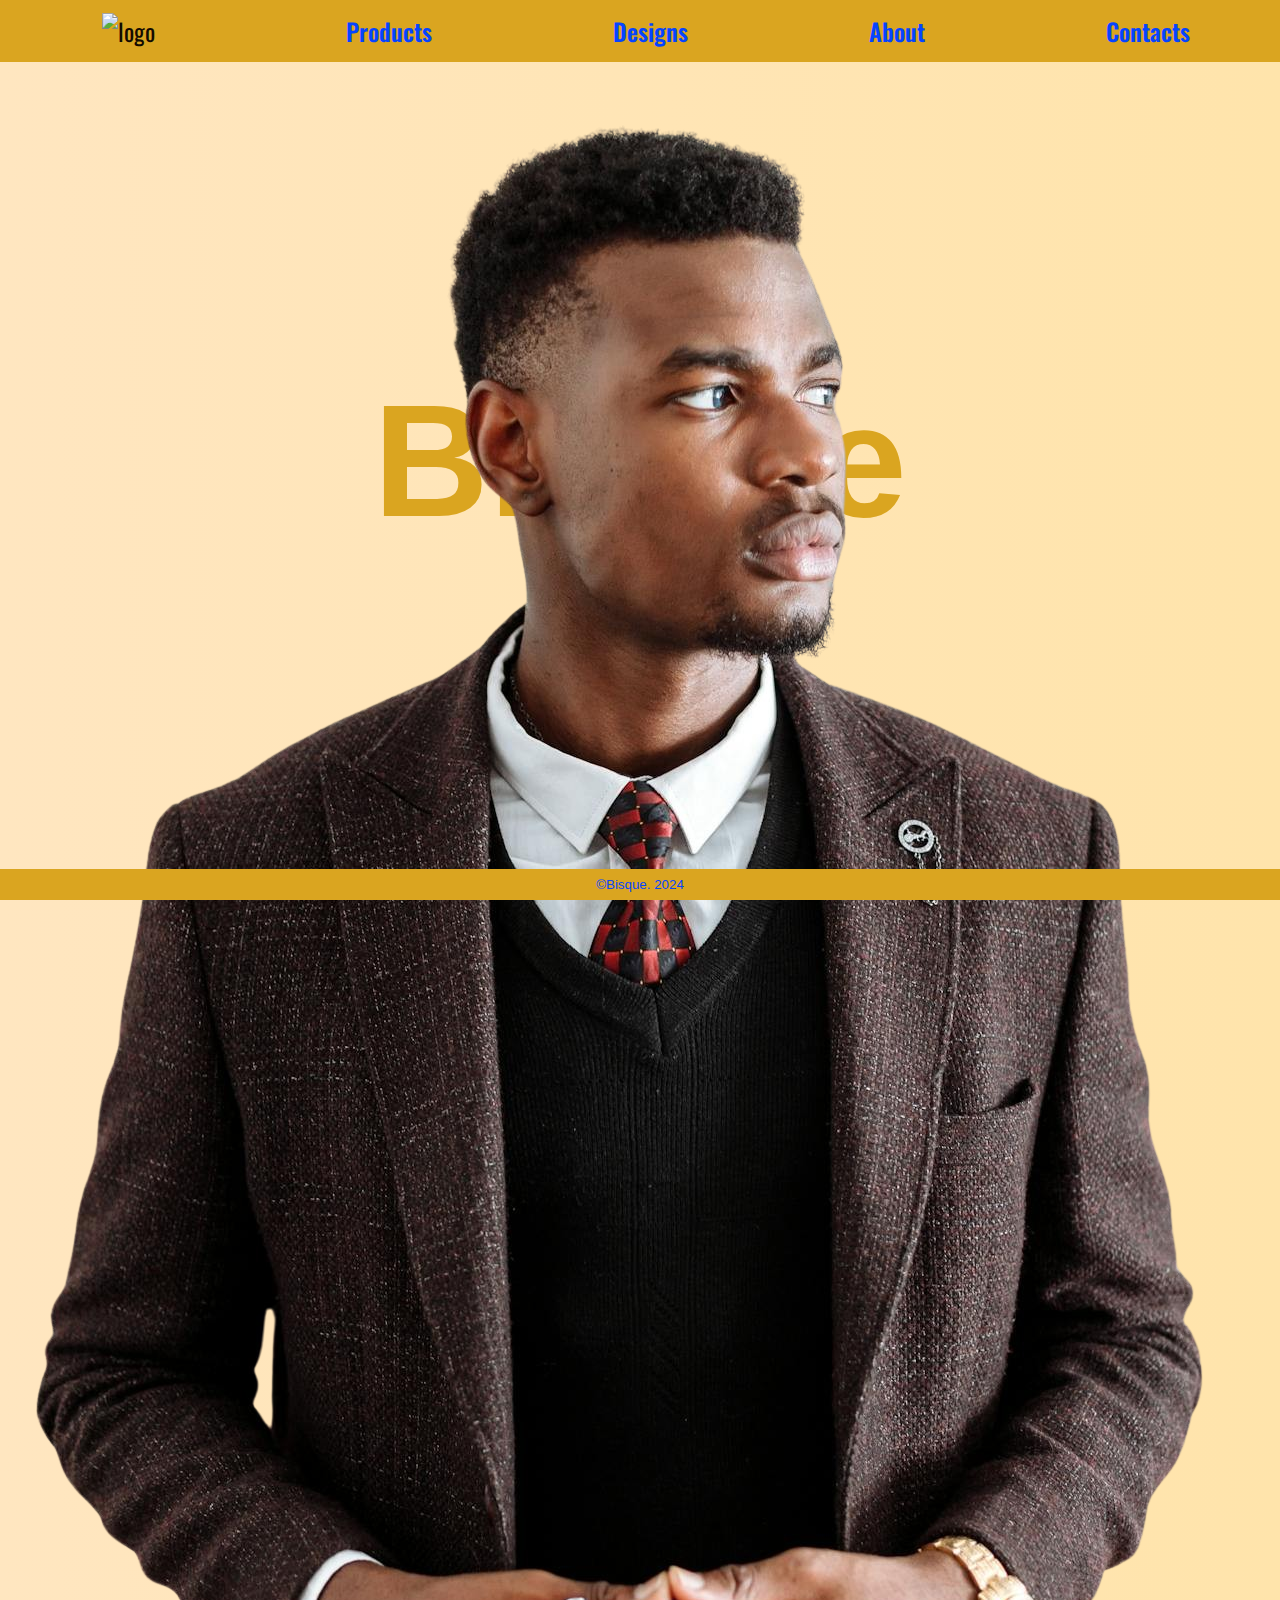
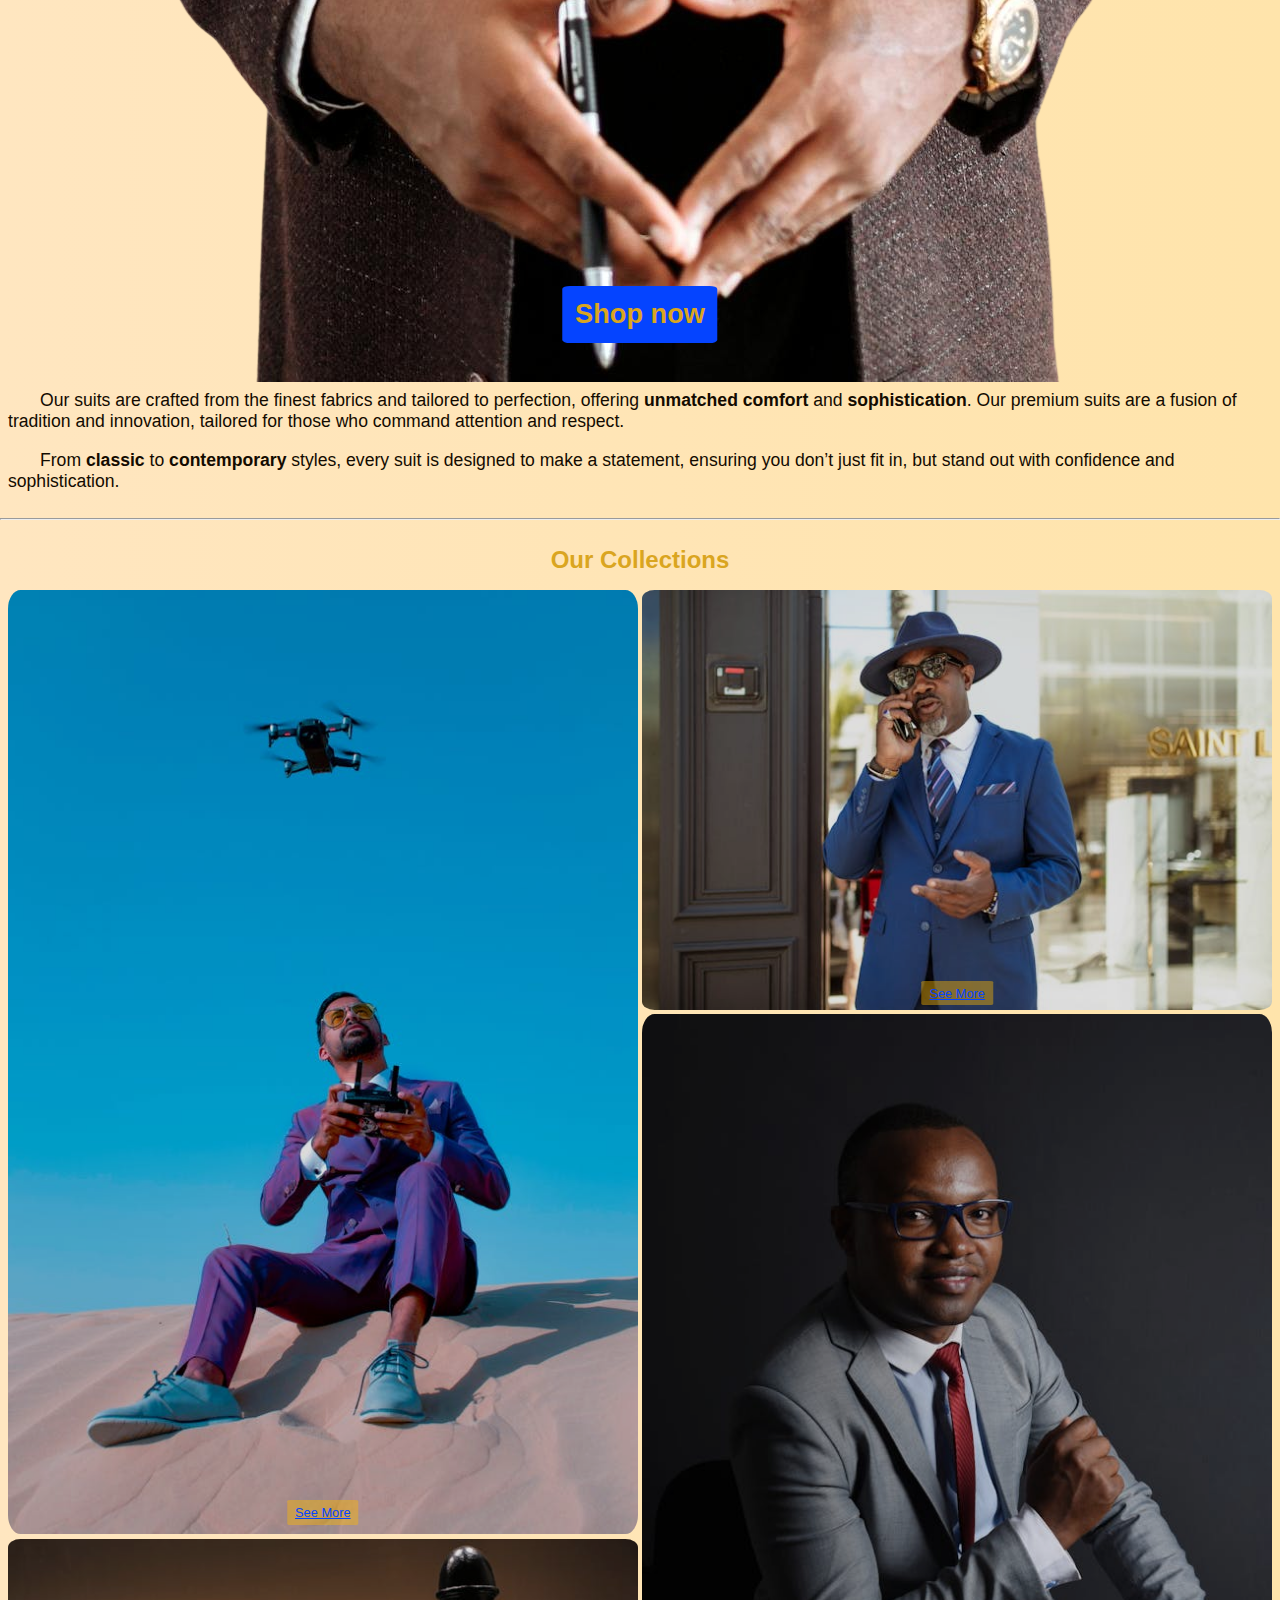
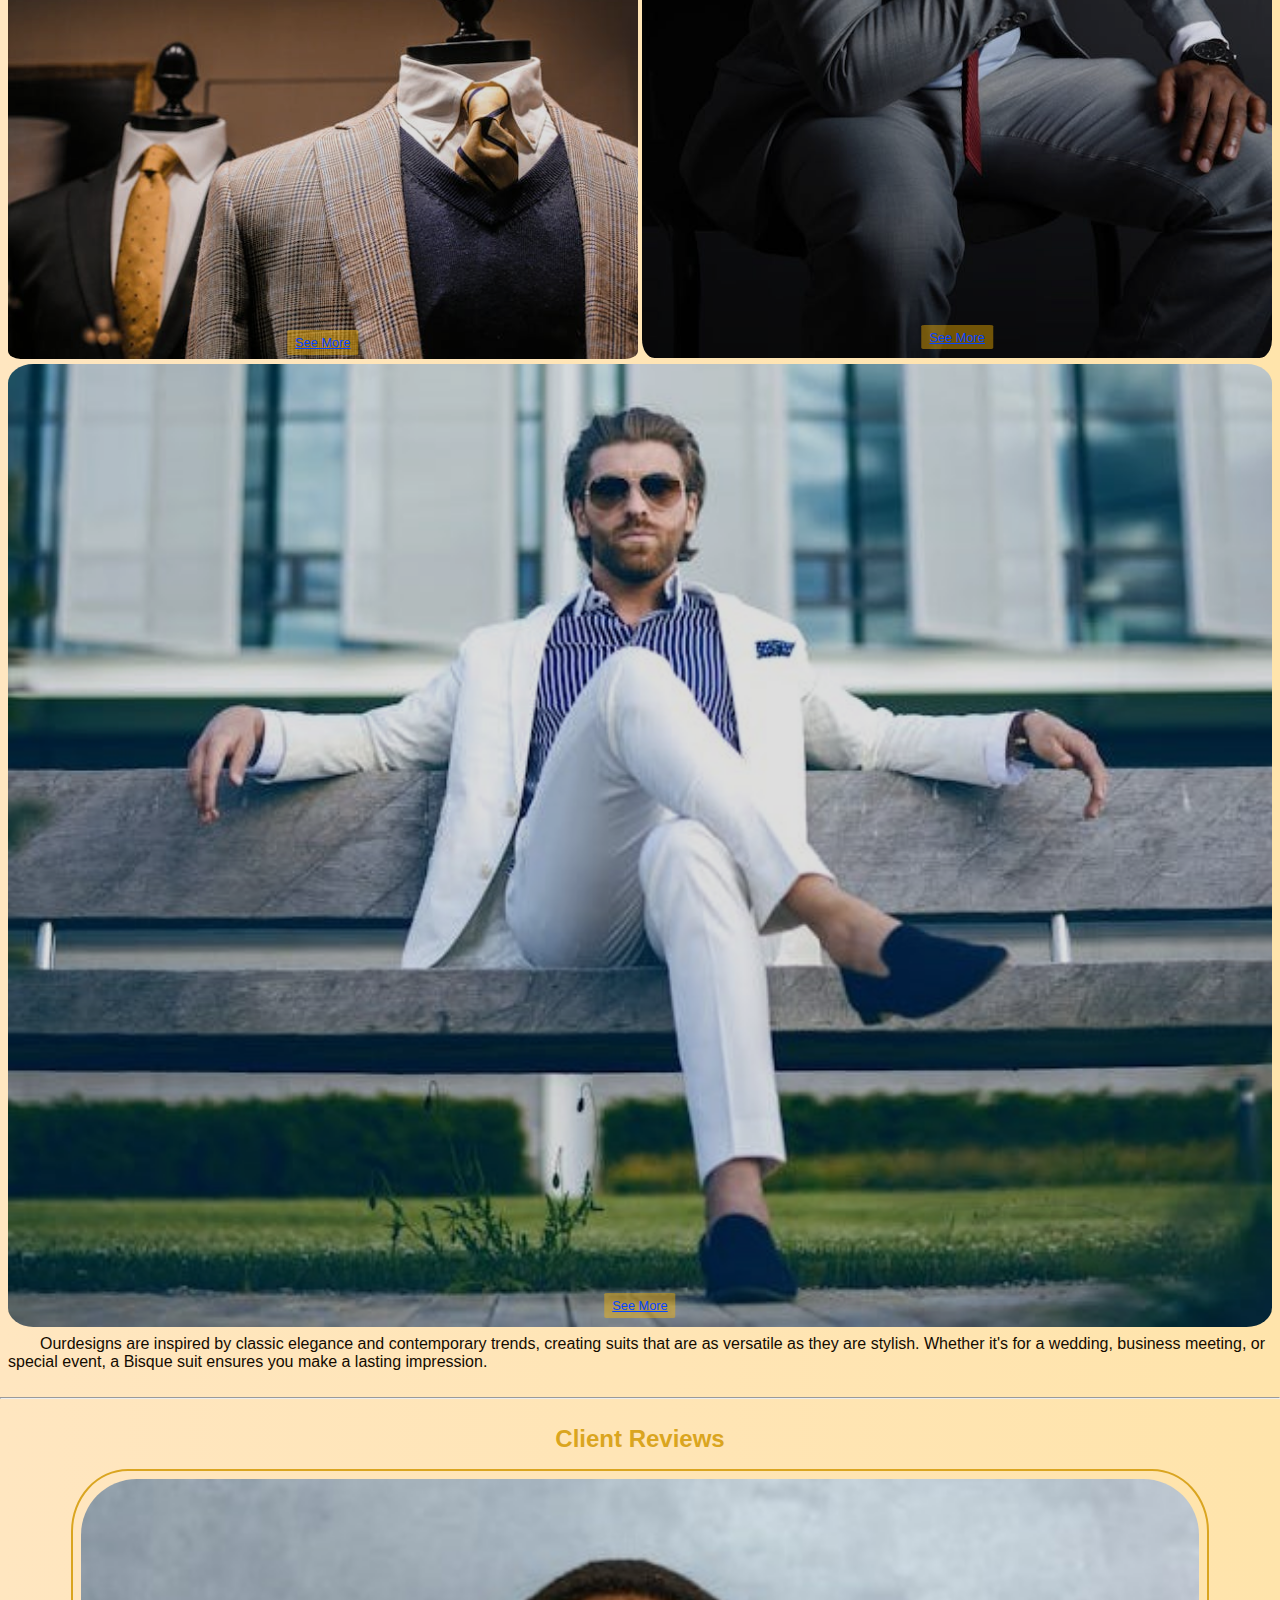
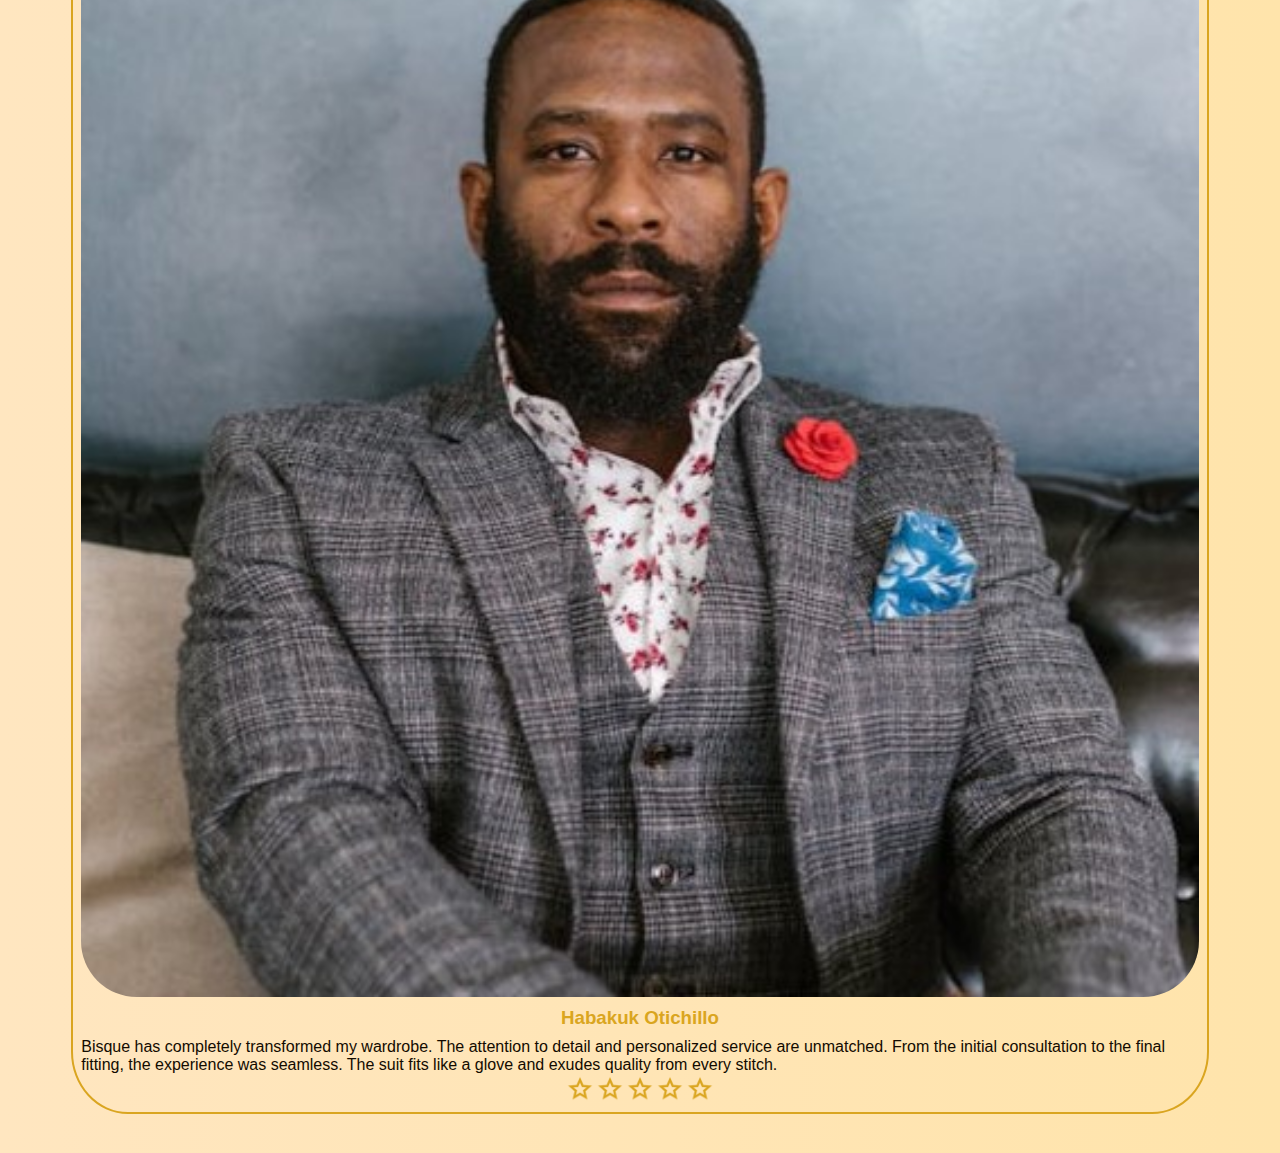
==== index.html @ 6edd4331 "first commit" ====
<!DOCTYPE html>
<html lang="en">
<head>
    <meta charset="UTF-8">
    <meta name="viewport" content="width=device-width, initial-scale=1.0">
    <meta name="Description" content="Bisque is a premium suit brand">
    <meta name="Designer" content="Thiiru Mwangi">
    <title>Bisque</title>
    <link rel="icon" href="./img-assets/favicon.ico">
    <link rel="stylesheet" href="style.css">
    <script defer src="script.js" ></script>
</head>
<body>
    <!-- Header -->
    <header class="header">
        <nav class="nav">
            <div class="nav__logo">
                <img src="./img-assets/logo.png" alt="logo">
            </div>
            <ul class="nav__ul">
                <li><a href="products.html">Products</a></li>
                <li><a href="designs.html">Designs</a></li>
                <li><a href="about.html">About</a></li>
                <li><a href="contacts.html">Contacts</a></li>
            </ul>
        </nav>
    </header>

    <!-- Main -->
    <main>
        <!-- HERO SECTION -->
        <section class="hero">
            <h1 class="hero__h1">Bisque</h1>
            <img src="./img-assets/hero.png" alt="hero-image" width="1280" height="1920">
            <a class="hero__a" href="products.html" ><p>Shop now</p></a>
        </section>

        <!-- COPY SECTION -->
        <section class="copy">
            <p class="copy__p1"><span class="indent">Our</span> suits are crafted from the finest fabrics and tailored to perfection, offering <strong>unmatched comfort</strong> and <strong>sophistication</strong>. Our premium suits are a fusion of tradition and innovation, tailored for those who command attention and respect.</p>
            <br>
            <p class="copy__p2"><span class="indent">From</span> <strong>classic</strong> to <strong>contemporary</strong> styles, every suit is designed to make a statement, ensuring you don’t just fit in, but stand out with confidence and sophistication.</p>
        </section>

        <!-- OUR DESIGNS SECTION -->
        <br>
        <hr>
        <br>
        <section class="designs">
            <h2 class="designs__h2">Our Collections</h2>
            <div class="designs__image-container">
                <div class="design1">
                    <img class="design1__img" src="./img-assets/15s.jpg" alt="design1__img" width="640" height="960">
                    <a href="products.html"><p>See More</p></a>
                </div>
                <div class="design2">
                    <img class="design2__img" src="./img-assets/13s.jpg" alt="design2__img" width="640" height="427">
                    <a href="products.html"><p>See More</p></a>                  
                </div>
                <div class="design3">
                    <img class="design3__img" src="./img-assets/21s.jpg" alt="design3__img"  width="640" height="959">
                    <a href="products.html"><p>See More</p></a>
                </div>
                <div class="design4">
                    <img class="design4__img" src="./img-assets/18s.jpg" alt="design4__img" width="640" height="427" >
                    <a href="products.html"><p>See More</p></a>
                </div>
                <div class="design5">
                    <img class="design5__img" src="./img-assets/8s.jpg" alt="design5__img"  width="640" height="488">
                    <a href="products.html"><p>See More</p></a>
                </div>            
            </div>
            <p class="designs__p">
                <span class="indent">Our</span>designs are inspired by classic elegance and contemporary trends, creating suits that are as versatile as they are stylish. Whether it's for a wedding, business meeting, or special event, a Bisque suit ensures you make a lasting impression.
            </p>
        </section>
        <br>
        <hr>
        <br>

        <!-- Testimonials Section -->
         <section class="testimonials">
            <h2 class="testimonials__h2">
                Client Reviews
            </h2>
            <div class="testimonials__container">
                <!-- Card 1 -->
                 <div class="client__card">
                    <img  class="client__card-img" src="./img-assets/4s6.jpg" alt="client-card" width="640" height="640">
                    <h3 class="client__card-h3" >Habakuk Otichillo</h3>
                    <p class="client__card-p">
                        Bisque has completely transformed my wardrobe. The attention to detail and personalized service are unmatched. From the initial consultation to the final fitting, the experience was seamless. The suit fits like a glove and exudes quality from every stitch. <span class="displaynone"></span>
                    </p>
                    <div class="rating">
                        <img class="star" src="./img-assets/star.png" alt="star" width="10" height="10">
                        <img class="star" src="./img-assets/star.png" alt="star" width="10" height="10">
                        <img class="star" src="./img-assets/star.png" alt="star" width="10" height="10">
                        <img class="star" src="./img-assets/star.png" alt="star" width="10" height="10">
                        <img class="star" src="./img-assets/star.png" alt="star" width="10" height="10">
                    </div>
                 </div>
            </div>
         </section>
    </main>

    <footer class="footer">
        <small class="footer__small">&copy;Bisque. 2024</small>
    </footer>


</body>
</html>
---- style.css ----
@import url('https://fonts.googleapis.com/css2?family=Oswald:wght@200..700&display=swap');
@import url('https://fonts.googleapis.com/css2?family=Libre+Bodoni:ital,wght@0,400..700;1,400..700&display=swap');




:root{
    /* COLORS */
    --BGCOLOR: #ffe6c0;
    --BGCOLOR2: #ffe4ab;
    --PRIMARYCOLOR:#fff;
    --SECONDARYCOLOR: #fff;
    --TERTIARYCOLOR: #fff;
    --ACCENTCOLOR: #0544ff;
    --FONTCOLOR: #130b00;
    --LINKCOLOR: #fff;
    --NAVCOLOR: #daa520;
    --HEADINGSCOLOR: goldenrod;
    --TEXTHIGHLIGHTCOLOR: var(--NAVCOLOR);
    
    /* GENERAL RULESETS */
    --HEADERSIZE: clamp(1rem, 1vw, 2rem);
    --BOXSHADOW: 0 12px 25px rgba( 0, 0,0 ,.15);
}

/* RESETS */
*{
    box-sizing: border-box;
    margin: 0;
    padding: 0;
}

body{
    min-height: 100vh;
    background-image: linear-gradient(90deg, var(--BGCOLOR), var(--BGCOLOR2));
    font-family: 'Lucida Sans', 'Lucida Sans Regular', 'Lucida Grande', 'Lucida Sans Unicode', Geneva, Verdana, sans-serif;
    color: var(--FONTCOLOR);
    
}

img{
    display: block;
    width: 100%;
    height: auto;
}

h1,
h2,
h3,
h4{
    color: var(--HEADINGSCOLOR);
}

a{
    text-decoration: none;
    color: var(--ACCENTCOLOR);
    padding: .3rem .5rem;
}

ul{
    list-style-type: none;
    color: var(--ACCENTCOLOR);
}

/* UTILITY CLASSES */

.nowrap{
    white-space: nowrap;
}

.displaynone{
    display: none;
}

.indent{
    padding-left: 2rem;
}





/* ||HEADER */
.header{
    background-color: var(--NAVCOLOR);
    font-family: Oswald, sans-serif;
}

.nav{
    padding: clamp(.8rem, 1vw, .3rem) 0;
    display: grid;
    grid-template-columns: 1fr 4fr;
    font-size: clamp(1.1rem, 2vw, 1.5rem);
}

.nav__logo{
    justify-self: center;
    align-self: center;
}

.nav__ul{
    display: flex;
    justify-content: space-around;

}

.nav__ul li{

}

.nav__ul li a{
    font-weight: 600;

}


/* HERO SECTION */
.hero{
    position: relative;
}

.hero__h1{
    font-size: clamp(5rem, 26vw, 10rem);
    z-index: -1;
    position: absolute;
    left: 50%;
    top: 16%;
    transform: translateX(-50%);
}

.hero__a{
    font-size: 1.7rem;
    font-weight: 600;
    position: absolute;
    bottom: 2%;
    left: 50%;
    transform: translateX(-50%);
    color: var(--TEXTHIGHLIGHTCOLOR);
    background-color: var(--ACCENTCOLOR);
    padding: clamp(.5rem, 1vw, 1rem) clamp(.7rem, 1vw, 1.5rem);
    border-radius: 5%;
}

/* COPY SECTION */
.copy{
    padding: .5rem;
}

.copy__p1, .copy__p2{
    font-size: 1.1rem;
}

/* OUR DESIGNS */

.designs{
    padding: .5rem;
}

.designs__h2{
    text-align: center;
    margin: 0 0 1rem 0;
}

.designs__image-container{
    display: grid;
    grid-template-columns: repeat(auto-fit, minmax(140px, 1fr));
    gap: .3rem;
    grid-template-areas:
    "img1 img2"
    "img1 img3"
    "img4 img3"
    "img5 img5";
}



.designs__image-container img{
    border-radius: 2%;
}

.design1, 
.design2, 
.design3, 
.design4, 
.design5{
    position: relative;
}

.design1 a, 
.design2 a, 
.design3 a, 
.design4 a, 
.design5 a{
    color: var(--ACCENTCOLOR);
    text-decoration: underline;
    position: absolute;
    bottom: 1%;
    left: 50%;
    transform: translateX(-50%);
    background-color: rgba(255, 183, 0, 0.424);
    padding: .3rem .5rem;
    border-radius: 5%;
    font-size: .8rem;
}

.design1__img, .design2__img, .design3__img, .design4__img, .design5__img{
    filter: brightness(87%);
}

.design1{
    grid-area: img1;
}

.design2{
    grid-area: img2;
}
.design3{
    grid-area: img3;
}

.design4{
    grid-area: img4;
}
.design5{
    grid-area: img5;
}
.designs__p{
    margin: .5rem 0 0 0;
}



/* TESTIMONIALS */
.testimonials{
    padding: .5rem;
}

.testimonials__h2{
    text-align: center;
    margin:0 0 1rem 0 ;
}


.testimonials__container{
    display: flex;
    justify-content: center;

}

.client__card{
    border: 2px solid var(--NAVCOLOR);
    padding: .5rem;
    border-radius: 5%;
    max-width: 90%;
}

.client__card-img{
    border-radius: inherit;
}

.client__card-h3{
    text-align: center;
    margin: .6rem 0;

}

.rating{
    display: flex;
    justify-content: center;
}

.star{
    width: 30px;
}


.footer{
    position: sticky;
    bottom: 0;
    right: 0;
    left: 0;
    color: var(--ACCENTCOLOR);
    background-color: var(--NAVCOLOR);
}

.footer__small{
    background-color: var(--NAVCOLOR);
    display: block;
    text-align: center;
    padding: .5rem 0;
}
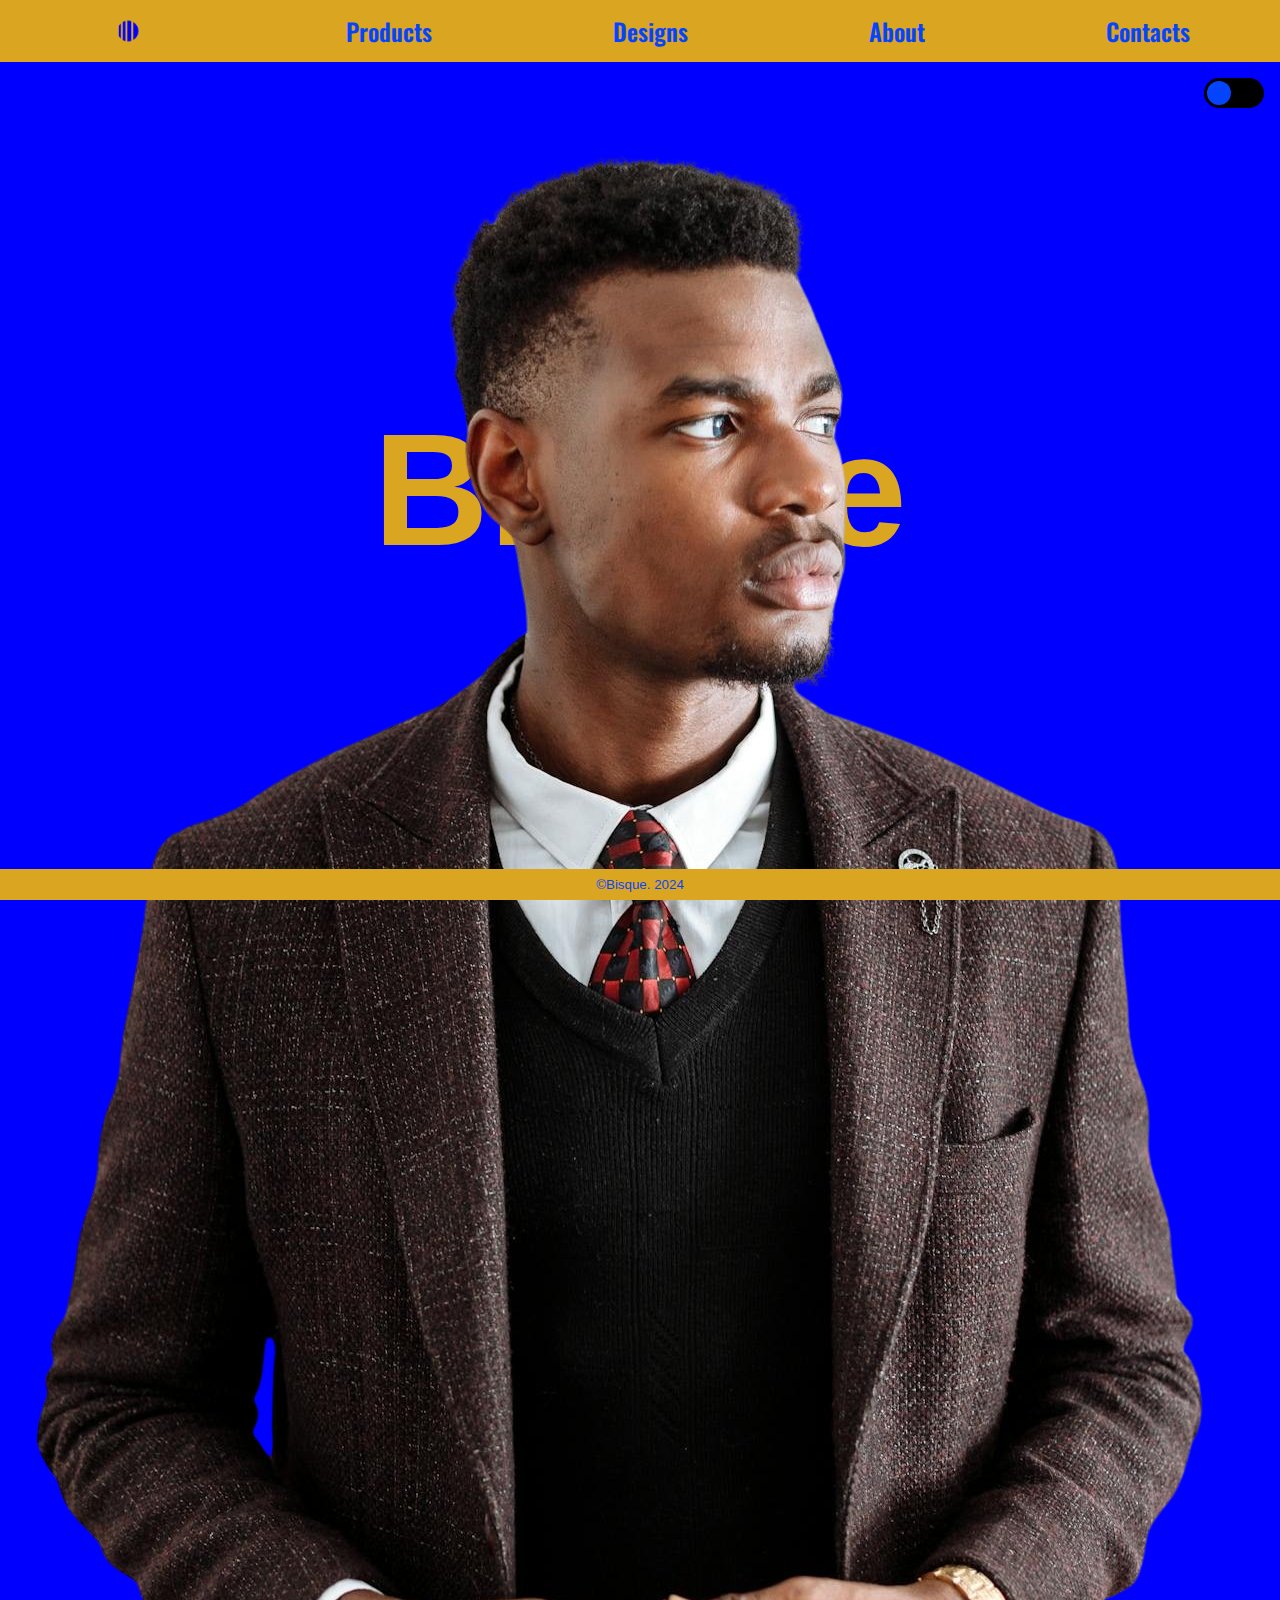
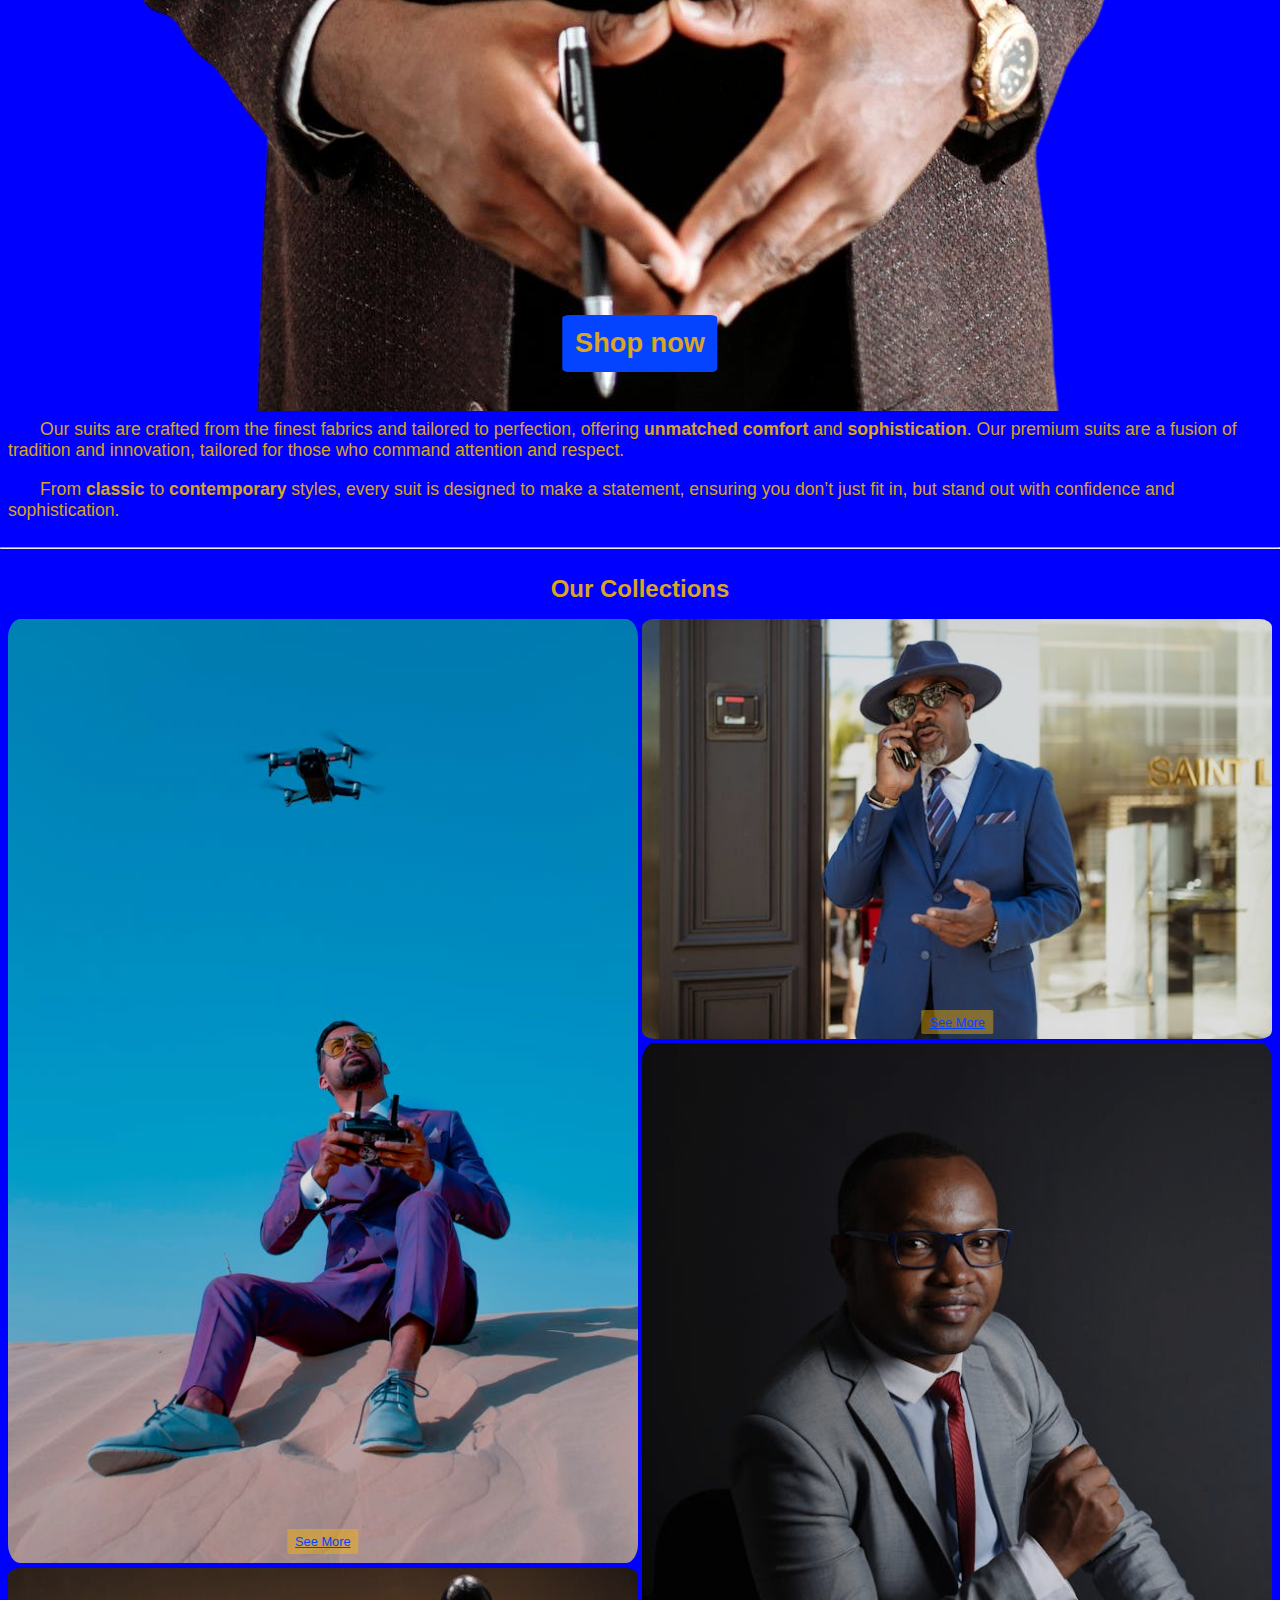
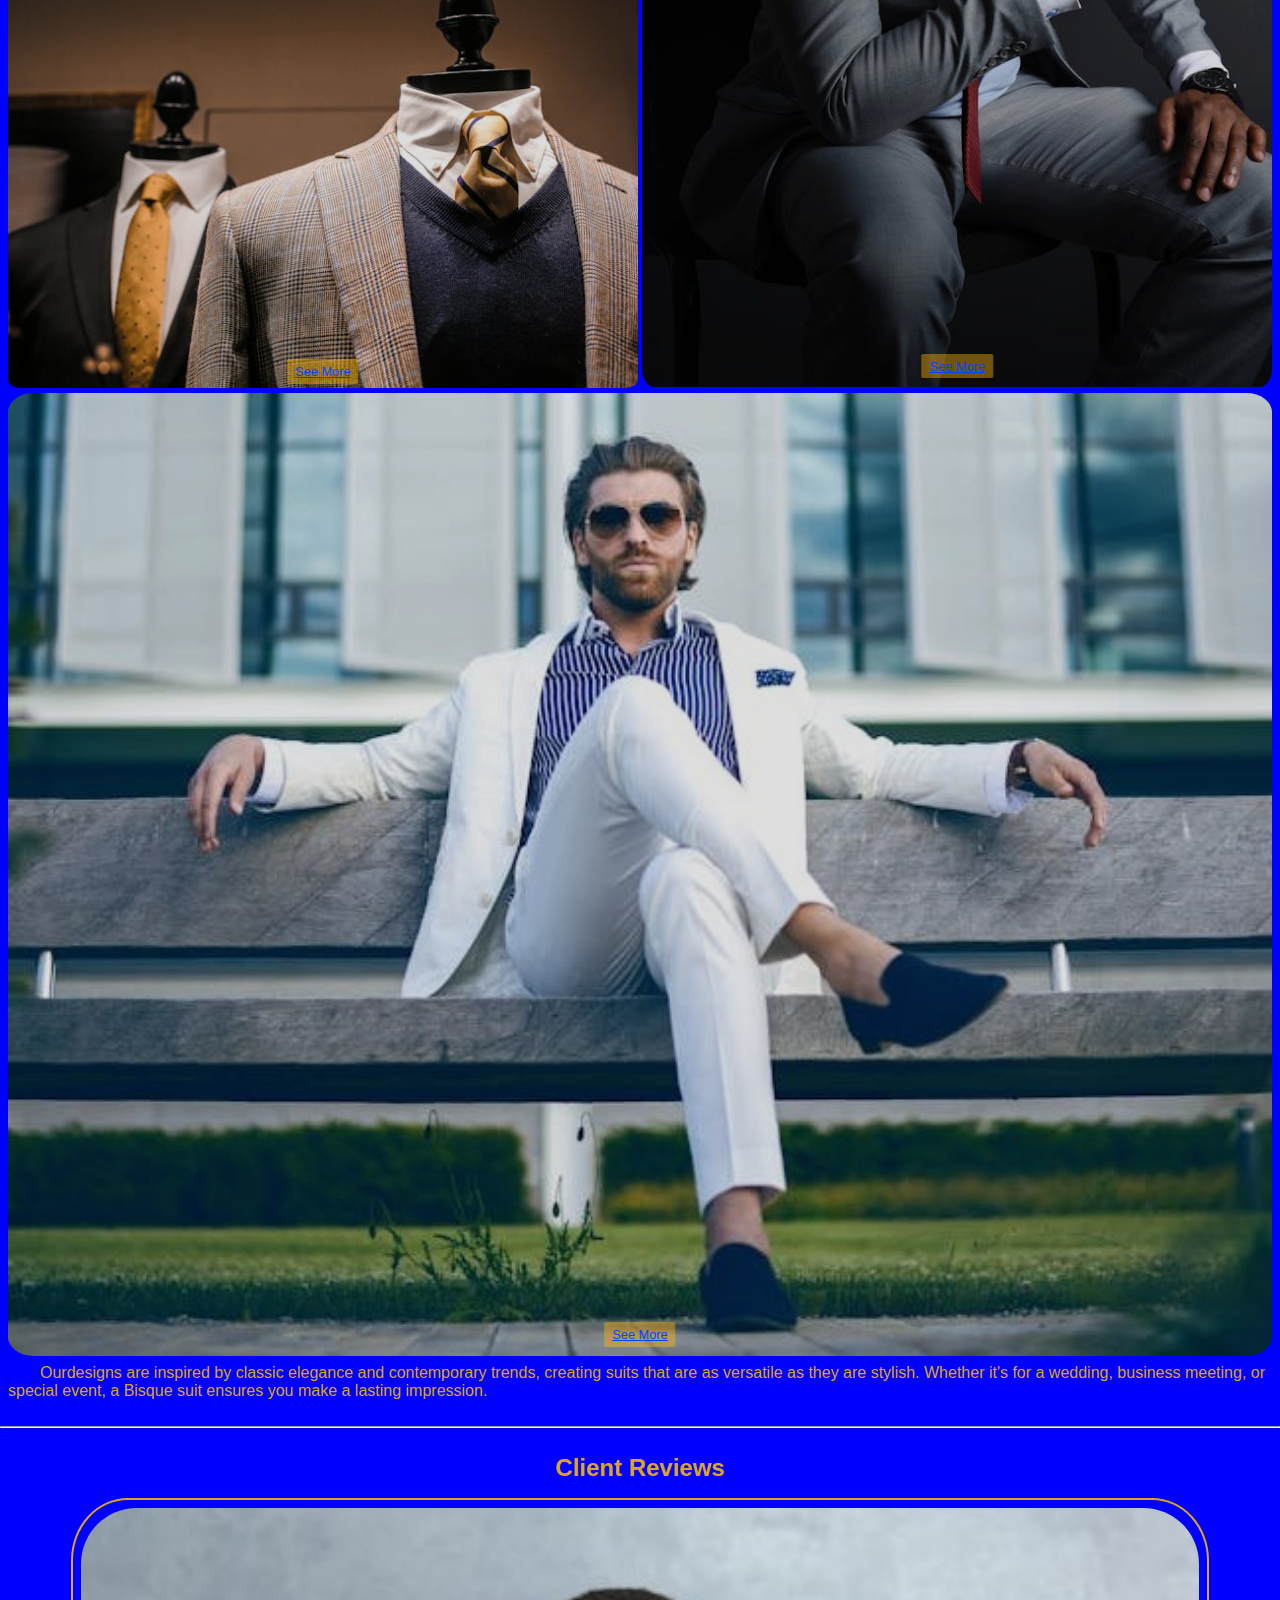
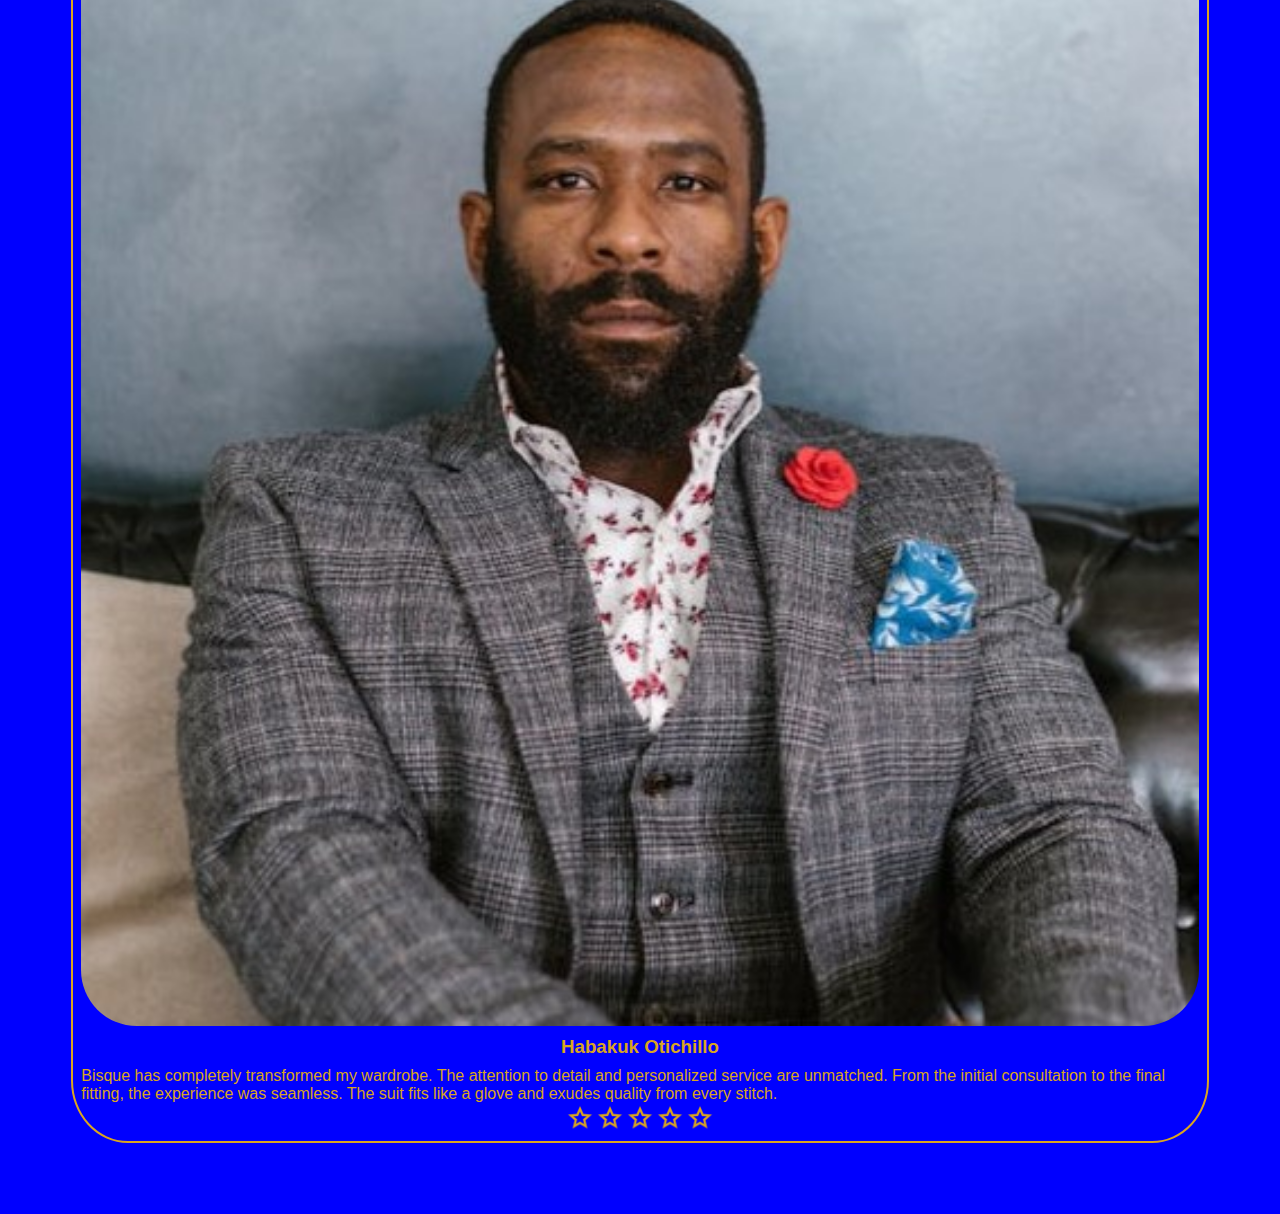
==== commit 1c52dd8e: "Blue theme added" ====
--- a/index.html
+++ b/index.html
@@ -6,7 +6,7 @@
     <meta name="Description" content="Bisque is a premium suit brand">
     <meta name="Designer" content="Thiiru Mwangi">
     <title>Bisque</title>
-    <link rel="icon" href="./img-assets/favicon.ico">
+    <link rel="icon" href="./img-assets/logog.png">
     <link rel="stylesheet" href="style.css">
     <script defer src="script.js" ></script>
 </head>
@@ -15,7 +15,7 @@
     <header class="header">
         <nav class="nav">
             <div class="nav__logo">
-                <img src="./img-assets/logo.png" alt="logo">
+                <img src="./img-assets/logob.png" alt="logo" width="40" height="40">
             </div>
             <ul class="nav__ul">
                 <li><a href="products.html">Products</a></li>
@@ -25,6 +25,12 @@
             </ul>
         </nav>
     </header>
+
+    <!-- Dark Mode Toggle -->
+     <section class="toggle">
+        <input type="checkbox" id="toggle" class="toggle__checkbox">
+        <label for="toggle" class="toggle__label"><div class="toggle__circle"></div></label>
+     </section>
 
     <!-- Main -->
     <main>
@@ -86,10 +92,10 @@
             <div class="testimonials__container">
                 <!-- Card 1 -->
                  <div class="client__card">
-                    <img  class="client__card-img" src="./img-assets/4s6.jpg" alt="client-card" width="640" height="640">
+                    <img  class="client__card-img" src="./img-assets/4s6.jpg" alt="client-image" width="640" height="640">
                     <h3 class="client__card-h3" >Habakuk Otichillo</h3>
                     <p class="client__card-p">
-                        Bisque has completely transformed my wardrobe. The attention to detail and personalized service are unmatched. From the initial consultation to the final fitting, the experience was seamless. The suit fits like a glove and exudes quality from every stitch. <span class="displaynone"></span>
+                        Bisque has completely transformed my wardrobe. The attention to detail and personalized service are unmatched. From the initial consultation to the final fitting, the experience was seamless. The suit fits like a glove and exudes quality from every stitch. 
                     </p>
                     <div class="rating">
                         <img class="star" src="./img-assets/star.png" alt="star" width="10" height="10">
--- a/style.css
+++ b/style.css
@@ -17,6 +17,7 @@
     --NAVCOLOR: #daa520;
     --HEADINGSCOLOR: goldenrod;
     --TEXTHIGHLIGHTCOLOR: var(--NAVCOLOR);
+    --DARKMODECOLOR: #0000ff;
     
     /* GENERAL RULESETS */
     --HEADERSIZE: clamp(1rem, 1vw, 2rem);
@@ -84,6 +85,11 @@
 .header{
     background-color: var(--NAVCOLOR);
     font-family: Oswald, sans-serif;
+    position: sticky;
+    top: 0;
+    right: 0;
+    left: 0;
+    z-index: 100;
 }
 
 .nav{
@@ -94,6 +100,7 @@
 }
 
 .nav__logo{
+    width: clamp(1.33rem, 2vw, 2rem);
     justify-self: center;
     align-self: center;
 }
@@ -112,6 +119,67 @@
     font-weight: 600;
 
 }
+
+/* Dark Mode Toggle */
+.toggle{
+    display: flex;
+    justify-content: flex-end;
+    padding: 1rem 1rem 0 0;
+}
+
+.toggle__checkbox{
+    visibility: hidden;
+}
+
+.toggle__label{
+    position: absolute;
+    width: 60px;
+    height: 30px;
+    background-color: var(--NAVCOLOR);
+    border-radius: 20px;
+}
+
+.toggle__circle{
+    position: absolute;
+    top: 3px;
+    left: 3px;
+    width: 24px;
+    height: 24px;
+    background-color: var(--ACCENTCOLOR);
+    border-radius: 50%;
+}
+
+.toggle__checkbox:checked + .toggle__label{
+    background-color: black;
+}
+.toggle__checkbox:checked + .toggle__label .toggle__circle{
+    animation: toggleDark .3s linear forwards;
+    
+}
+
+
+@keyframes toggleDark{
+    0%{
+        transform: translateX(0);
+    }
+
+    100%{
+        transform: translateX(30px);
+    }
+
+}
+
+@keyframes toggleLight{
+    0%{
+        transform: translateX(30px);
+    }
+
+    100%{
+        transform: translateX(0);
+    }
+}
+
+
 
 
 /* HERO SECTION */
@@ -233,6 +301,7 @@
 /* TESTIMONIALS */
 .testimonials{
     padding: .5rem;
+    margin: 0 0 2rem 0;
 }
 
 .testimonials__h2{
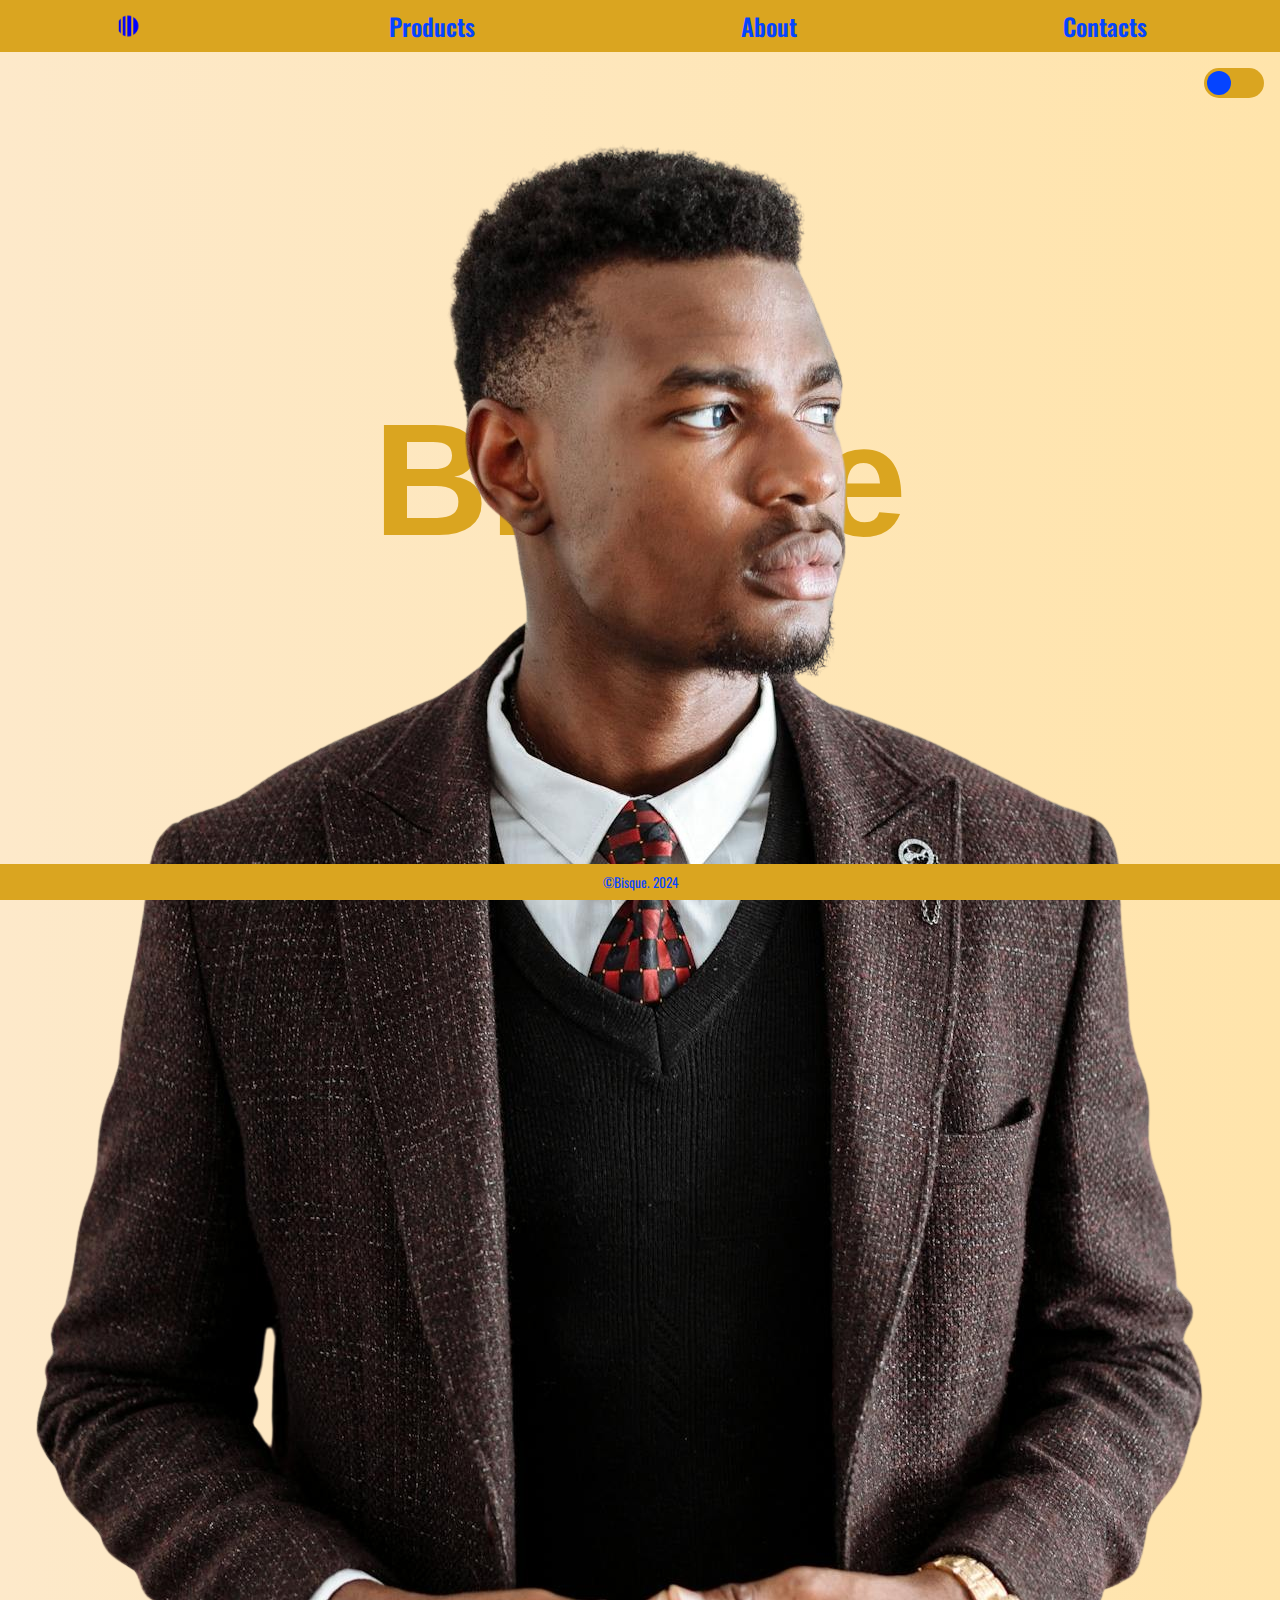
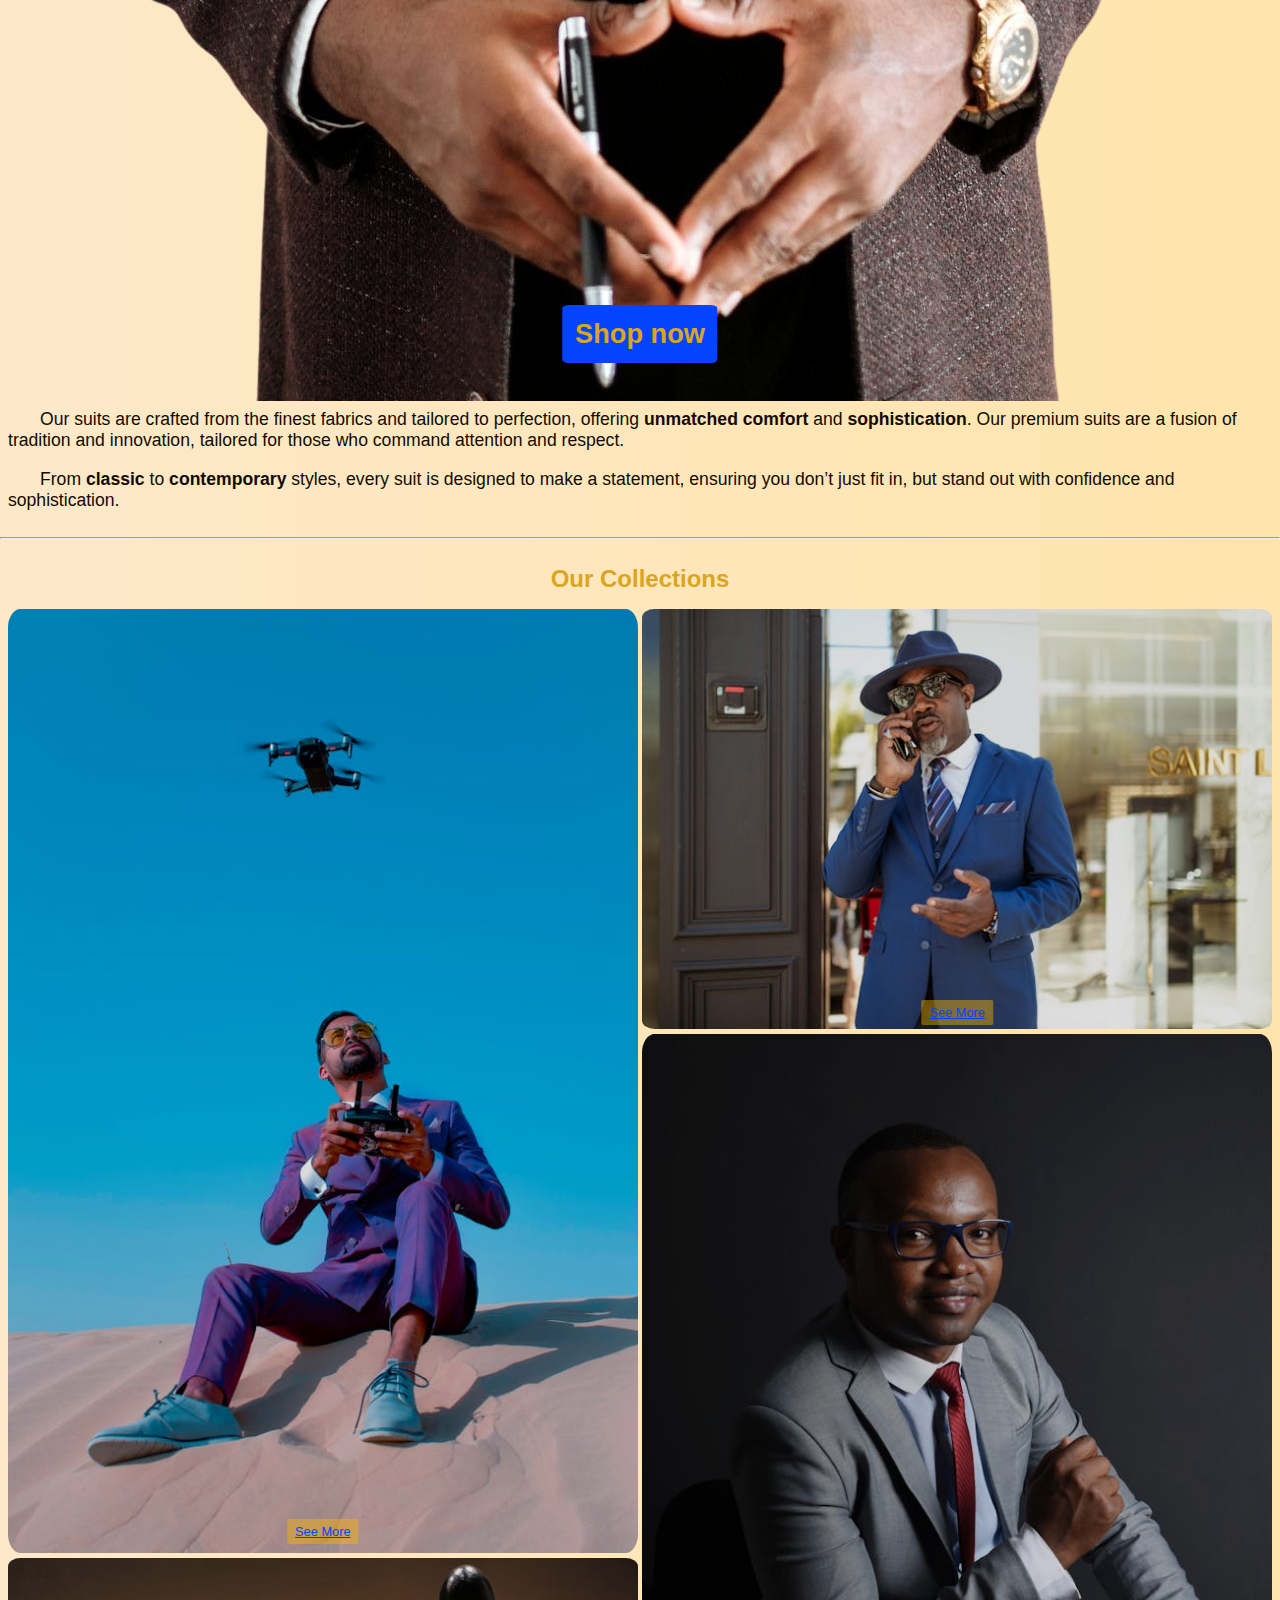
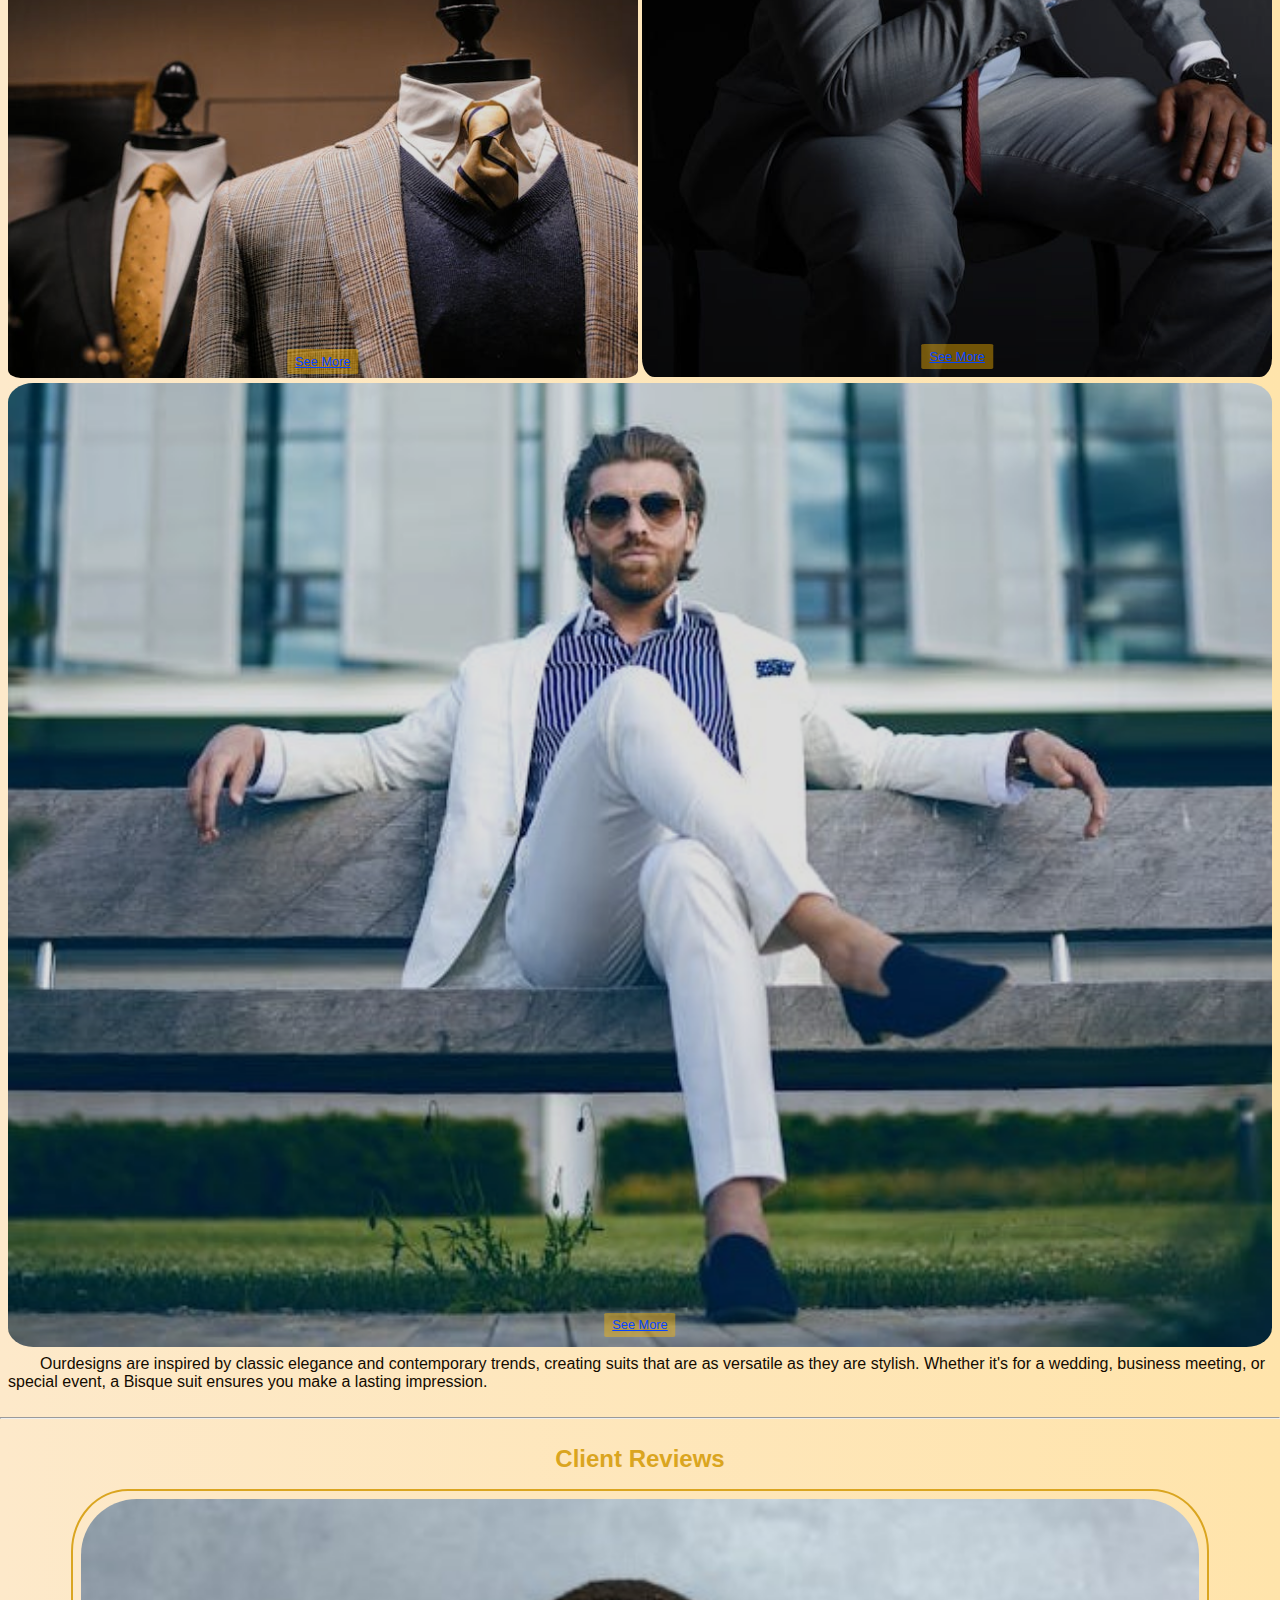
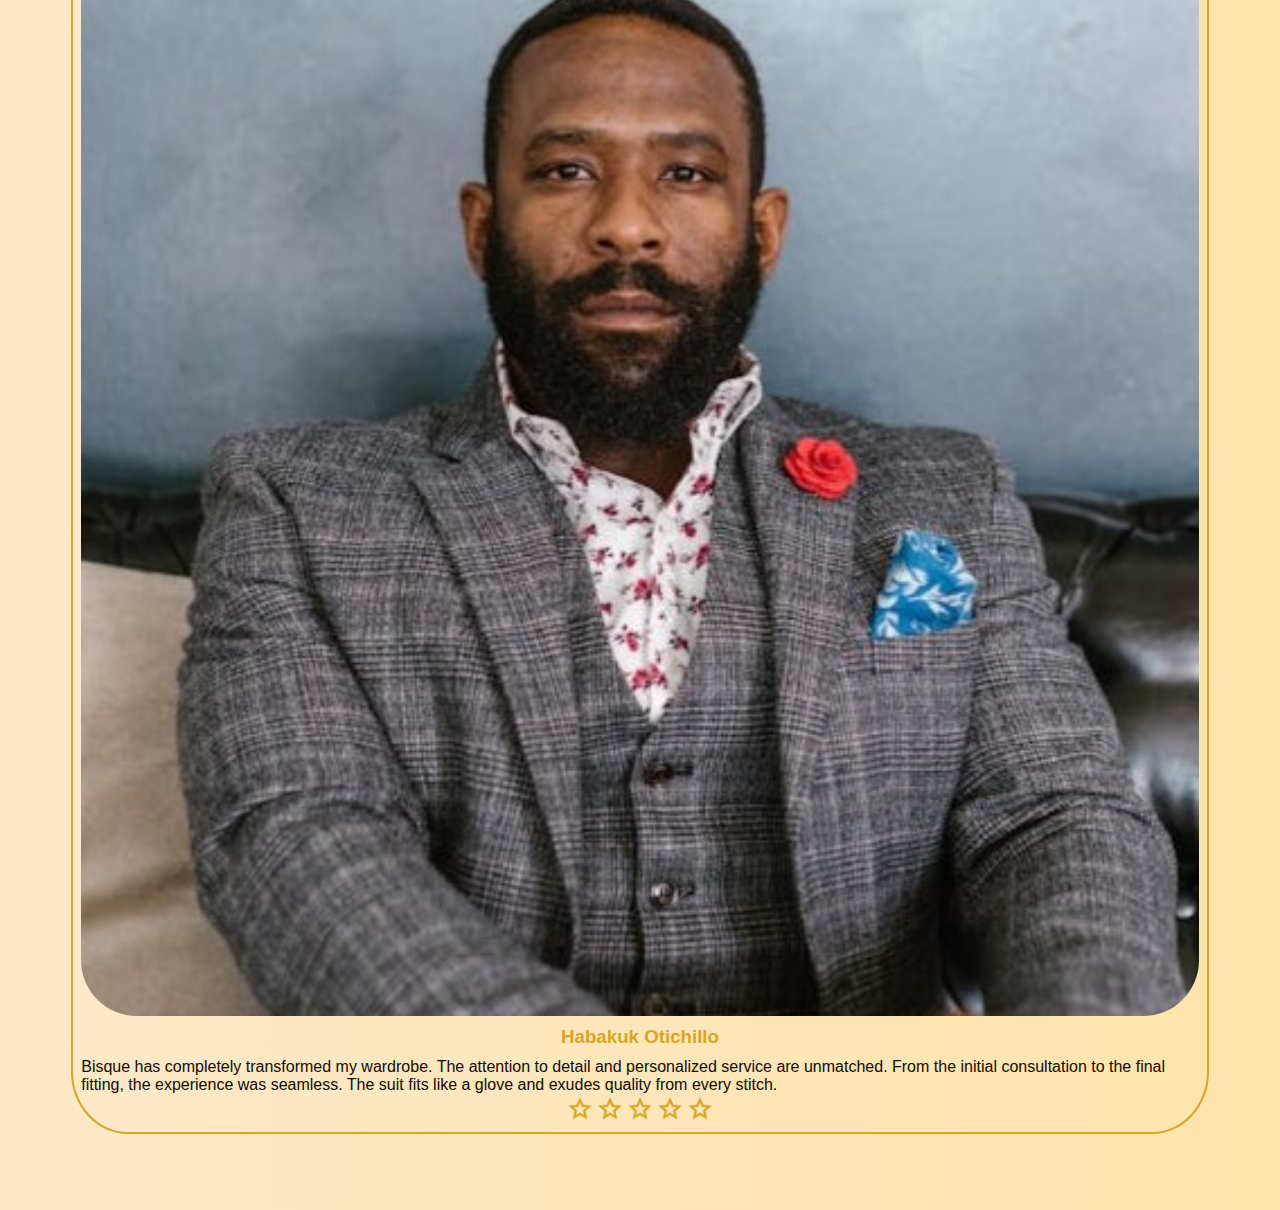
==== commit 32f94f42: "Added the about and contact pages" ====
--- a/index.html
+++ b/index.html
@@ -19,7 +19,7 @@
             </div>
             <ul class="nav__ul">
                 <li><a href="products.html">Products</a></li>
-                <li><a href="designs.html">Designs</a></li>
+                <!-- <li><a href="designs.html">Designs</a></li> -->
                 <li><a href="about.html">About</a></li>
                 <li><a href="contacts.html">Contacts</a></li>
             </ul>
--- a/style.css
+++ b/style.css
@@ -6,8 +6,7 @@
 
 :root{
     /* COLORS */
-    --BGCOLOR: #ffe6c0;
-    --BGCOLOR2: #ffe4ab;
+    --BGCOLOR: linear-gradient(90deg, #fde9ca, #ffe4ab);
     --PRIMARYCOLOR:#fff;
     --SECONDARYCOLOR: #fff;
     --TERTIARYCOLOR: #fff;
@@ -33,9 +32,10 @@
 
 body{
     min-height: 100vh;
-    background-image: linear-gradient(90deg, var(--BGCOLOR), var(--BGCOLOR2));
+    background-image: var(--BGCOLOR);
     font-family: 'Lucida Sans', 'Lucida Sans Regular', 'Lucida Grande', 'Lucida Sans Unicode', Geneva, Verdana, sans-serif;
     color: var(--FONTCOLOR);
+    transition: background-color .3s ease;
     
 }
 
@@ -93,7 +93,7 @@
 }
 
 .nav{
-    padding: clamp(.8rem, 1vw, .3rem) 0;
+    padding: clamp(.5rem, 1vw, .3rem) 0;
     display: grid;
     grid-template-columns: 1fr 4fr;
     font-size: clamp(1.1rem, 2vw, 1.5rem);
@@ -125,6 +125,7 @@
     display: flex;
     justify-content: flex-end;
     padding: 1rem 1rem 0 0;
+    position: relative;
 }
 
 .toggle__checkbox{
@@ -343,7 +344,10 @@
 }
 
 
+/* FOOTER */
+
 .footer{
+    font-family: Oswald, serif;
     position: sticky;
     bottom: 0;
     right: 0;
@@ -357,4 +361,268 @@
     display: block;
     text-align: center;
     padding: .5rem 0;
+}
+
+
+
+
+/* ||PRODUCTS PAGE */
+.searchbar{
+    /* background-color: red; */
+    padding: 1rem;
+    display: flex;
+    justify-content: center;
+    width: 100%;
+}
+
+.searchbar__input{
+    font-family: inherit;
+    padding: .5rem;
+    font-size: 1.05rem;
+    border: 2px solid var(--ACCENTCOLOR);
+    border-radius: 2%;
+    width: 100%;  
+    color: var(--ACCENTCOLOR);
+    caret-color: var(--ACCENTCOLOR);
+}
+
+.searchbar__input::placeholder{
+    color: var(--ACCENTCOLOR);
+}
+
+
+/* Top rated Section */
+.popular, 
+.products{
+    padding: .5rem;
+}
+
+.popular__h2, 
+.products__h2{
+    text-align: center;
+
+}
+
+.popular-container, 
+.products__container{
+    display: grid;
+    /* grid-template-columns: repeat(auto-fit, minmax(140px, 1fr)); */
+    grid-template-columns: 1fr 1fr;
+    gap: .3rem;
+}
+
+
+
+.popular__card, 
+.products__card{
+    border: 2px solid var(--NAVCOLOR);
+    border-radius: 5%;
+    padding:  .2rem .2rem 0.2rem .2rem;
+}
+
+.popular__card img, 
+.products__card img{
+    border-radius: inherit;
+}
+
+.popular__card h3, 
+.products__card h3{
+    text-align: center;
+    margin: .5rem 0 .5rem 0;
+}
+
+.popular__card-clickables, 
+.products__card-clickables{
+    font-family: inherit;
+    background-color: var(--NAVCOLOR);
+    border-radius: 0 0 .5rem .5rem;
+    padding: .2rem;
+    display: flex;
+    justify-content: space-around;
+    font-weight: 600;
+
+}
+
+.popular__card-clickables a, 
+.products__card-clickables a{
+   
+}
+
+.popular__card-clickables button, 
+.products__card-clickables button{
+    border: 1px solid var(--NAVCOLOR);
+    color: var(--NAVCOLOR);
+    background-color: var(--ACCENTCOLOR);
+    padding: .3rem .5rem;
+}
+
+
+
+/* ||ABOUT PAGE */
+.history__h2{
+    text-align: center;
+}
+
+.history{
+    padding: clamp(.2rem, 1vw, 1rem);
+    /* background-color: var(--TERTIARYCOLOR); */
+}
+.history__p{
+    margin-top: clamp(.3rem, 1vw, 1rem);
+    margin-bottom: clamp(.3rem, 1vw, 1rem);
+}
+
+.history__figure img{
+    border-radius: clamp(.4rem, 1vw, 1rem);
+}
+
+.history__figure figcaption{
+    text-align: center;
+}
+
+
+/* OUR TEAM */
+.team__h2{
+    text-align: center;
+    padding: clamp(.4rem, 1vw, 1rem);
+    
+}
+
+.team{
+    display: grid;
+    grid-template-columns: 1fr 1fr;
+    /* grid-template-columns: repeat(auto-fit, minmax(140px, 1fr)); */
+    padding: clamp(.2rem, 1vw, 1rem);
+    gap: clamp(.4rem, 1vw, .7rem);
+    
+
+}
+
+.team__card{
+    padding: clamp(.4rem, 1vw, .7rem);
+    border: 2px solid var(--ACCENTCOLOR);
+    border-radius: clamp(.4rem, 2vw, 2rem);
+    background-color: var(--BGCOLOR);
+}
+
+.team__card img{
+    border-radius: inherit;
+}
+
+.team__card :is(h4, h3){
+    text-align: center;
+}
+
+
+
+/* ||CONTACTS PAGE */
+
+/* Contacts Section */
+.contacts{
+    padding: clamp(.2rem, 1vw, 1rem);
+
+}
+
+.contacts__figure{
+    
+
+}
+
+/* Working Hours */
+.hours{
+    /* text-align: center; */
+}
+
+.hours__h2{
+    /* text-align: center; */
+}
+
+.hours__ul{
+    list-style-position: inside;
+    list-style-type: disc;
+}
+
+
+/* Addresses Area*/
+.contacts__figure img{
+    border-radius: clamp(.3rem, 1vw, 1rem);
+}
+
+.contacts__figure figcaption{
+    /* text-align: center; */
+}
+
+.address__h2{
+    /* text-align: center; */
+}
+
+
+.address{
+    /* text-align: center; */
+}
+
+/* Contact Form */
+.form__h2{
+    /* text-align: center; */
+}
+
+.form {
+    padding: clamp(.2rem, 1vw, 1rem);
+    font-family: inherit;
+}
+
+.form__fieldset{
+    
+}
+
+.form__legend{
+    display: none;
+}
+
+.form__name-p, .form__email-p ,.form__comment-p{
+    padding: clamp(.5rem, 1vw, 1rem);
+    font-size: clamp(1.3rem, 2vw, 1.7rem);
+}
+
+
+.form__name-p input, .form__email-p input, .form__comment-p textarea{
+    width: 100%;
+    padding: clamp(.6rem, 1vw, 1rem);
+    border: 1px solid var(--FONTCOLOR);
+    border-radius: clamp(.3rem, 1vw, 1rem);
+    font-family: inherit;
+    background-color: var(--TERTIARYCOLOR);
+}
+.form__comment-p{
+    padding: clamp(.5rem, 1vw, 1rem);
+    
+    width: 100%;
+}
+
+.form__button{
+    padding: clamp(.5rem, 1vw, .1rem) clamp(.8rem, 1vw, 1.3rem);
+    margin: clamp(.6rem, 1vw, 1rem) 0 clamp(1rem, 1vw, 1.5rem) 0;
+    background-color: var(--ACCENTCOLOR);
+    border: 1px solid var(--FONTCOLOR);
+} 
+
+
+/*SOCIALS */
+.socials__h2{
+    text-align: center;
+}
+
+.socials{
+    /* margin: 1rem; */
+}
+
+.socials-ul{
+    display: flex;
+    justify-content: space-around;
+
+}
+
+.socials-ul li img{
+    width: 30px;
+
 }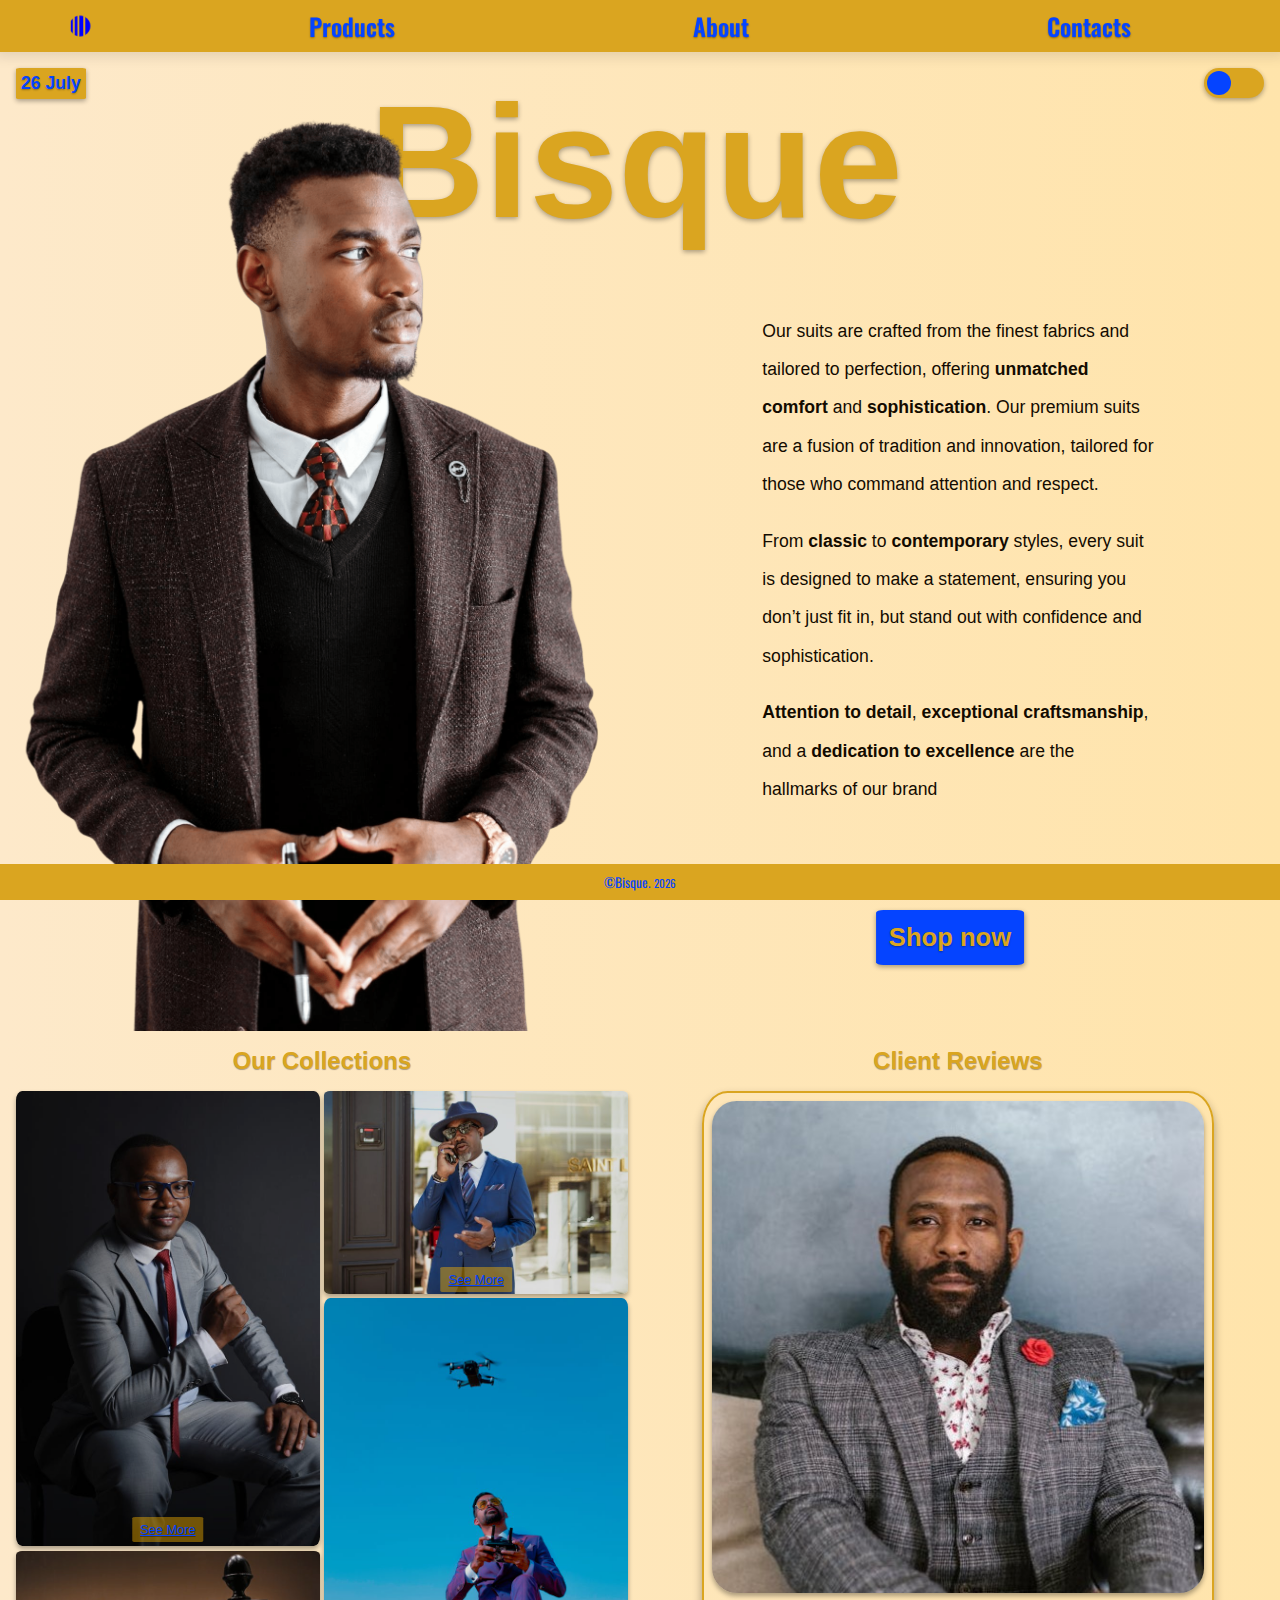
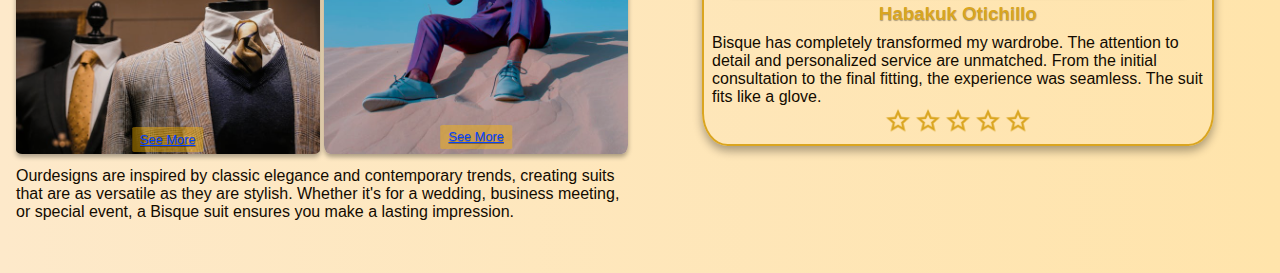
==== commit 72512690: "Media queries completed" ====
--- a/index.html
+++ b/index.html
@@ -26,53 +26,67 @@
         </nav>
     </header>
 
+    <section class="date__section">
+        <div class="calendar">
+            <p id="date" class="date"></p>
+            <p id="month" class="month"></p>
+            <!-- <p class="year">2024</p> -->
+        </div>
+    </section>
+
     <!-- Dark Mode Toggle -->
-     <section class="toggle">
+    <section class="toggle">
         <input type="checkbox" id="toggle" class="toggle__checkbox">
         <label for="toggle" class="toggle__label"><div class="toggle__circle"></div></label>
      </section>
 
+    
+     
+
     <!-- Main -->
-    <main>
+    <main class="main__home">
         <!-- HERO SECTION -->
         <section class="hero">
             <h1 class="hero__h1">Bisque</h1>
-            <img src="./img-assets/hero.png" alt="hero-image" width="1280" height="1920">
-            <a class="hero__a" href="products.html" ><p>Shop now</p></a>
+            <img src="./img-assets/hero1.png" alt="hero-image" width="1280" height="1920">
+            <a class="hero__a" href="products.html" ><p class="nowrap">Shop now</p></a>
         </section>
 
         <!-- COPY SECTION -->
         <section class="copy">
-            <p class="copy__p1"><span class="indent">Our</span> suits are crafted from the finest fabrics and tailored to perfection, offering <strong>unmatched comfort</strong> and <strong>sophistication</strong>. Our premium suits are a fusion of tradition and innovation, tailored for those who command attention and respect.</p>
-            <br>
-            <p class="copy__p2"><span class="indent">From</span> <strong>classic</strong> to <strong>contemporary</strong> styles, every suit is designed to make a statement, ensuring you don’t just fit in, but stand out with confidence and sophistication.</p>
+            <div class="copy__p">
+                <p class="copy__p1"><span class="indent">Our</span> suits are crafted from the finest fabrics and tailored to perfection, offering <strong>unmatched comfort</strong> and <strong>sophistication</strong>. Our premium suits are a fusion of tradition and innovation, tailored for those who command attention and respect.</p>
+                <br>
+                <p class="copy__p2"><span class="indent">From</span> <strong>classic</strong> to <strong>contemporary</strong> styles, every suit is designed to make a statement, ensuring you don’t just fit in, but stand out with confidence and sophistication.</p>
+                <br>
+                <p class="copy__p2 displaynone"> <strong>Attention to detail</strong>, <strong>exceptional craftsmanship</strong>, and a <strong>dedication to excellence</strong> are the hallmarks of our brand</p>
+            </div>
         </section>
-
         <!-- OUR DESIGNS SECTION -->
-        <br>
+        <!-- <br>
         <hr>
-        <br>
+        <br> -->
         <section class="designs">
             <h2 class="designs__h2">Our Collections</h2>
             <div class="designs__image-container">
                 <div class="design1">
-                    <img class="design1__img" src="./img-assets/15s.jpg" alt="design1__img" width="640" height="960">
+                    <img class="design1__img" src="./img-assets/21s.jpg" alt="design1__img" width="640" height="960" loading="lazy">
                     <a href="products.html"><p>See More</p></a>
                 </div>
                 <div class="design2">
-                    <img class="design2__img" src="./img-assets/13s.jpg" alt="design2__img" width="640" height="427">
+                    <img class="design2__img" src="./img-assets/13s.jpg" alt="design2__img" width="640" height="427" loading="lazy">
                     <a href="products.html"><p>See More</p></a>                  
                 </div>
                 <div class="design3">
-                    <img class="design3__img" src="./img-assets/21s.jpg" alt="design3__img"  width="640" height="959">
+                    <img class="design3__img" src="./img-assets/15s.jpg" alt="design3__img"  width="640" height="959" loading="lazy">
                     <a href="products.html"><p>See More</p></a>
                 </div>
                 <div class="design4">
-                    <img class="design4__img" src="./img-assets/18s.jpg" alt="design4__img" width="640" height="427" >
+                    <img class="design4__img" src="./img-assets/18s.jpg" alt="design4__img" width="640" height="427" loading="lazy">
                     <a href="products.html"><p>See More</p></a>
                 </div>
                 <div class="design5">
-                    <img class="design5__img" src="./img-assets/8s.jpg" alt="design5__img"  width="640" height="488">
+                    <img class="design5__img" src="./img-assets/8s.jpg" alt="design5__img"  width="640" height="488" loading="lazy">
                     <a href="products.html"><p>See More</p></a>
                 </div>            
             </div>
@@ -80,9 +94,9 @@
                 <span class="indent">Our</span>designs are inspired by classic elegance and contemporary trends, creating suits that are as versatile as they are stylish. Whether it's for a wedding, business meeting, or special event, a Bisque suit ensures you make a lasting impression.
             </p>
         </section>
-        <br>
+        <!-- <br>
         <hr>
-        <br>
+        <br> -->
 
         <!-- Testimonials Section -->
          <section class="testimonials">
@@ -92,17 +106,17 @@
             <div class="testimonials__container">
                 <!-- Card 1 -->
                  <div class="client__card">
-                    <img  class="client__card-img" src="./img-assets/4s6.jpg" alt="client-image" width="640" height="640">
+                    <img  class="client__card-img" src="./img-assets/4s6.jpg" alt="client-image" width="640" height="640" loading="lazy">
                     <h3 class="client__card-h3" >Habakuk Otichillo</h3>
                     <p class="client__card-p">
                         Bisque has completely transformed my wardrobe. The attention to detail and personalized service are unmatched. From the initial consultation to the final fitting, the experience was seamless. The suit fits like a glove and exudes quality from every stitch. 
                     </p>
                     <div class="rating">
-                        <img class="star" src="./img-assets/star.png" alt="star" width="10" height="10">
-                        <img class="star" src="./img-assets/star.png" alt="star" width="10" height="10">
-                        <img class="star" src="./img-assets/star.png" alt="star" width="10" height="10">
-                        <img class="star" src="./img-assets/star.png" alt="star" width="10" height="10">
-                        <img class="star" src="./img-assets/star.png" alt="star" width="10" height="10">
+                        <img class="star" src="./img-assets/star.png" alt="star" width="10" height="10" loading="lazy">
+                        <img class="star" src="./img-assets/star.png" alt="star" width="10" height="10" loading="lazy">
+                        <img class="star" src="./img-assets/star.png" alt="star" width="10" height="10" loading="lazy">
+                        <img class="star" src="./img-assets/star.png" alt="star" width="10" height="10" loading="lazy">
+                        <img class="star" src="./img-assets/star.png" alt="star" width="10" height="10" loading="lazy">
                     </div>
                  </div>
             </div>
@@ -110,9 +124,7 @@
     </main>
 
     <footer class="footer">
-        <small class="footer__small">&copy;Bisque. 2024</small>
+        <small class="footer__small">&copy;Bisque. <small id="year"></small></small>
     </footer>
-
-
 </body>
 </html>--- a/style.css
+++ b/style.css
@@ -31,7 +31,9 @@
 }
 
 body{
+    max-width: 1440px;
     min-height: 100vh;
+    margin: auto;
     background-image: var(--BGCOLOR);
     font-family: 'Lucida Sans', 'Lucida Sans Regular', 'Lucida Grande', 'Lucida Sans Unicode', Geneva, Verdana, sans-serif;
     color: var(--FONTCOLOR);
@@ -43,6 +45,7 @@
     display: block;
     width: 100%;
     height: auto;
+    /* box-shadow: 0 3px 5px rgba(0, 0, 0, .333); */
 }
 
 h1,
@@ -50,12 +53,14 @@
 h3,
 h4{
     color: var(--HEADINGSCOLOR);
+    text-shadow: 0 1px 1px rgba(0, 0, 0, .333);
 }
 
 a{
     text-decoration: none;
     color: var(--ACCENTCOLOR);
     padding: .3rem .5rem;
+    text-shadow: 0 1px 1px rgba(0, 0, 0, .333);
 }
 
 ul{
@@ -63,6 +68,10 @@
     color: var(--ACCENTCOLOR);
 }
 
+button{
+    box-shadow: 0 3px 5px rgba(0, 0, 0, .333);
+}
+
 /* UTILITY CLASSES */
 
 .nowrap{
@@ -73,13 +82,9 @@
     display: none;
 }
 
-.indent{
+/* .indent{
     padding-left: 2rem;
-}
-
-
-
-
+} */
 
 /* ||HEADER */
 .header{
@@ -90,12 +95,13 @@
     right: 0;
     left: 0;
     z-index: 100;
+    box-shadow: 0 0 12px 5px rgba(0, 0, 0, .1);
 }
 
 .nav{
     padding: clamp(.5rem, 1vw, .3rem) 0;
     display: grid;
-    grid-template-columns: 1fr 4fr;
+    grid-template-columns: 1fr 7fr;
     font-size: clamp(1.1rem, 2vw, 1.5rem);
 }
 
@@ -117,8 +123,37 @@
 
 .nav__ul li a{
     font-weight: 600;
-
-}
+    text-shadow: 0 1px 2px rgba(0, 0, 0, .333);
+
+}
+
+
+/* Date */
+.date__section{
+    position: absolute;
+    /* background-color: var(--NAVCOLOR); */
+    color: var(--ACCENTCOLOR);
+    padding: 1rem 0 0 1rem;
+    
+}
+
+.calendar{
+    background-color: var(--NAVCOLOR);
+    /* width: 150px; */
+    display: flex;
+    justify-content: space-around;
+    gap: 5px;
+    padding: 5px;
+    border-radius: 5%;
+    box-shadow: 0 2px 5px rgba(0, 0, 0, .333);
+}
+
+.date, .month{
+    font-weight: 600;
+    font-size: 1.1rem;
+    text-shadow: 0 1px 2px rgba(0, 0, 0, .333);
+}
+
 
 /* Dark Mode Toggle */
 .toggle{
@@ -126,6 +161,7 @@
     justify-content: flex-end;
     padding: 1rem 1rem 0 0;
     position: relative;
+    
 }
 
 .toggle__checkbox{
@@ -138,6 +174,7 @@
     height: 30px;
     background-color: var(--NAVCOLOR);
     border-radius: 20px;
+    box-shadow: 0 2px 5px rgba(0, 0, 0, .333);
 }
 
 .toggle__circle{
@@ -148,13 +185,14 @@
     height: 24px;
     background-color: var(--ACCENTCOLOR);
     border-radius: 50%;
+    /* animation: toggleLight .3s ease forwards; */
 }
 
 .toggle__checkbox:checked + .toggle__label{
     background-color: black;
 }
 .toggle__checkbox:checked + .toggle__label .toggle__circle{
-    animation: toggleDark .3s linear forwards;
+    animation: toggleDark .3s ease forwards;
     
 }
 
@@ -189,16 +227,18 @@
 }
 
 .hero__h1{
-    font-size: clamp(5rem, 26vw, 10rem);
+    font-size: clamp(5rem, 14vw, 10rem);
     z-index: -1;
     position: absolute;
     left: 50%;
     top: 16%;
     transform: translateX(-50%);
+    text-shadow: 0 2px 5px rgba(0, 0, 0, .333);
 }
 
 .hero__a{
-    font-size: 1.7rem;
+    text-align: center;
+    font-size: clamp(1.3rem, 2vw, 1.7rem);
     font-weight: 600;
     position: absolute;
     bottom: 2%;
@@ -208,16 +248,23 @@
     background-color: var(--ACCENTCOLOR);
     padding: clamp(.5rem, 1vw, 1rem) clamp(.7rem, 1vw, 1.5rem);
     border-radius: 5%;
+    box-shadow: 0 2px 5px rgba(0, 0, 0, .333);
+    text-shadow: 0 1px 2px rgba(0, 0, 0, .333);
+
 }
 
 /* COPY SECTION */
 .copy{
     padding: .5rem;
+    
 }
 
 .copy__p1, .copy__p2{
     font-size: 1.1rem;
-}
+    line-height: clamp(1.2rem, 3vw, 2.5rem);
+}
+
+
 
 /* OUR DESIGNS */
 
@@ -245,6 +292,7 @@
 
 .designs__image-container img{
     border-radius: 2%;
+    box-shadow: 0 3px 5px rgba(0, 0, 0, .333);
 }
 
 .design1, 
@@ -319,18 +367,25 @@
 
 .client__card{
     border: 2px solid var(--NAVCOLOR);
+    width: max(300px, 40vw);
     padding: .5rem;
     border-radius: 5%;
-    max-width: 90%;
+    /* max-width: 90%; */
+    box-shadow: 0 5px 10px rgba(0, 0, 0, .333);
+    
 }
 
 .client__card-img{
     border-radius: inherit;
+    box-shadow: 0 3px 5px rgba(0, 0, 0, .333);
+   
 }
 
 .client__card-h3{
     text-align: center;
     margin: .6rem 0;
+    
+    
 
 }
 
@@ -369,7 +424,7 @@
 /* ||PRODUCTS PAGE */
 .searchbar{
     /* background-color: red; */
-    padding: 1rem;
+    padding: clamp(1rem, 2vw, 1.5rem);
     display: flex;
     justify-content: center;
     width: 100%;
@@ -377,10 +432,10 @@
 
 .searchbar__input{
     font-family: inherit;
-    padding: .5rem;
+    padding: clamp(.5rem, 2vw, 1rem) clamp(1rem, 2vw, 2rem);
     font-size: 1.05rem;
     border: 2px solid var(--ACCENTCOLOR);
-    border-radius: 2%;
+    border-radius: clamp(.2rem, 2vw, 7rem);
     width: 100%;  
     color: var(--ACCENTCOLOR);
     caret-color: var(--ACCENTCOLOR);
@@ -406,8 +461,8 @@
 .popular-container, 
 .products__container{
     display: grid;
-    /* grid-template-columns: repeat(auto-fit, minmax(140px, 1fr)); */
-    grid-template-columns: 1fr 1fr;
+    grid-template-columns: repeat(auto-fit, minmax(140px, 1fr));
+    /* grid-template-columns: 1fr 1fr; */
     gap: .3rem;
 }
 
@@ -417,12 +472,12 @@
 .products__card{
     border: 2px solid var(--NAVCOLOR);
     border-radius: 5%;
-    padding:  .2rem .2rem 0.2rem .2rem;
+    padding:  .3rem;
 }
 
 .popular__card img, 
 .products__card img{
-    border-radius: inherit;
+    border-radius: clamp(.5rem, 2vw, 1rem);
 }
 
 .popular__card h3, 
@@ -435,7 +490,7 @@
 .products__card-clickables{
     font-family: inherit;
     background-color: var(--NAVCOLOR);
-    border-radius: 0 0 .5rem .5rem;
+    border-radius: 0 0 clamp(.5rem, 2vw, 1rem) clamp(.5rem, 2vw, 1rem);
     padding: .2rem;
     display: flex;
     justify-content: space-around;
@@ -459,48 +514,57 @@
 
 
 /* ||ABOUT PAGE */
+/* History */
+.history{
+    padding: .5rem;
+}
+
 .history__h2{
     text-align: center;
 }
 
-.history{
-    padding: clamp(.2rem, 1vw, 1rem);
-    /* background-color: var(--TERTIARYCOLOR); */
-}
-.history__p{
-    margin-top: clamp(.3rem, 1vw, 1rem);
-    margin-bottom: clamp(.3rem, 1vw, 1rem);
+.history__p1,
+.history__p2,
+.history__p3{
+    padding: 0.5rem 0 .5rem 0;
+}
+
+.history__figure{
+
 }
 
 .history__figure img{
-    border-radius: clamp(.4rem, 1vw, 1rem);
+    border-radius: 5%;
 }
 
 .history__figure figcaption{
-    text-align: center;
-}
-
+    font-weight: 300;
+    font-size: .8rem;
+    color: var(--ACCENTCOLOR);
+}
 
 /* OUR TEAM */
+.team{
+    padding: .5rem;  
+}
+
 .team__h2{
     text-align: center;
-    padding: clamp(.4rem, 1vw, 1rem);
-    
-}
-
-.team{
+    padding: 0 0 .5rem 0;
+    
+}
+
+.team__cards-container{
     display: grid;
-    grid-template-columns: 1fr 1fr;
-    /* grid-template-columns: repeat(auto-fit, minmax(140px, 1fr)); */
-    padding: clamp(.2rem, 1vw, 1rem);
-    gap: clamp(.4rem, 1vw, .7rem);
-    
-
+    /* grid-template-columns: 1fr 1fr; */
+    grid-template-columns: repeat(auto-fit, minmax(140px, 1fr));
+    
+    gap: clamp(.4rem, 1vw, .7rem);  
 }
 
 .team__card{
-    padding: clamp(.4rem, 1vw, .7rem);
-    border: 2px solid var(--ACCENTCOLOR);
+    padding: .2rem;
+    border: 2px solid var(--NAVCOLOR);
     border-radius: clamp(.4rem, 2vw, 2rem);
     background-color: var(--BGCOLOR);
 }
@@ -509,9 +573,16 @@
     border-radius: inherit;
 }
 
-.team__card :is(h4, h3){
-    text-align: center;
-}
+.team__card-text{
+    display: flex;
+    flex-flow: column nowrap;
+
+}
+
+.team__card-text :is(h4, h3, p){
+    text-align: center;
+}
+
 
 
 
@@ -519,51 +590,57 @@
 
 /* Contacts Section */
 .contacts{
-    padding: clamp(.2rem, 1vw, 1rem);
+    padding: .5rem;
 
 }
 
 .contacts__figure{
-    
-
+    padding: .5rem;
+}
+
+.contacts__figure img{
+    border-radius: 2%;
+}
+
+.contacts__figure figcaption{
+    font-weight: 300;
+    font-size: .8rem;
+    color: var(--ACCENTCOLOR);
 }
 
 /* Working Hours */
 .hours{
-    /* text-align: center; */
+    text-align: center;
+    margin-bottom: 1rem;
 }
 
 .hours__h2{
-    /* text-align: center; */
-}
-
-.hours__ul{
-    list-style-position: inside;
-    list-style-type: disc;
-}
+    text-align: center;
+}
+
+.hours__ul li{
+    color: var(--FONTCOLOR);
+    font-weight: 600;
+    
+}
+
 
 
 /* Addresses Area*/
-.contacts__figure img{
-    border-radius: clamp(.3rem, 1vw, 1rem);
-}
-
-.contacts__figure figcaption{
-    /* text-align: center; */
-}
-
 .address__h2{
-    /* text-align: center; */
+    text-align: center;
 }
 
 
 .address{
-    /* text-align: center; */
-}
+    text-align: center;
+}
+
+
 
 /* Contact Form */
 .form__h2{
-    /* text-align: center; */
+    text-align: center;
 }
 
 .form {
@@ -572,7 +649,8 @@
 }
 
 .form__fieldset{
-    
+    border: 2px solid var(--NAVCOLOR);
+    border-radius: 1%;
 }
 
 .form__legend{
@@ -581,21 +659,21 @@
 
 .form__name-p, .form__email-p ,.form__comment-p{
     padding: clamp(.5rem, 1vw, 1rem);
-    font-size: clamp(1.3rem, 2vw, 1.7rem);
+    font-size: clamp(1.2rem, 2vw, 1.7rem);
+    font-weight: 600;
 }
 
 
 .form__name-p input, .form__email-p input, .form__comment-p textarea{
     width: 100%;
     padding: clamp(.6rem, 1vw, 1rem);
-    border: 1px solid var(--FONTCOLOR);
+    border: 2px solid var(--NAVCOLOR);
     border-radius: clamp(.3rem, 1vw, 1rem);
     font-family: inherit;
-    background-color: var(--TERTIARYCOLOR);
+    /* background-color: var(--TERTIARYCOLOR); */
 }
 .form__comment-p{
     padding: clamp(.5rem, 1vw, 1rem);
-    
     width: 100%;
 }
 
@@ -603,7 +681,11 @@
     padding: clamp(.5rem, 1vw, .1rem) clamp(.8rem, 1vw, 1.3rem);
     margin: clamp(.6rem, 1vw, 1rem) 0 clamp(1rem, 1vw, 1.5rem) 0;
     background-color: var(--ACCENTCOLOR);
-    border: 1px solid var(--FONTCOLOR);
+    border: 1px solid var(--NAVCOLOR);
+    color: var(--NAVCOLOR);
+    font-weight: 600;
+    font-size: 1.1rem;
+    border-radius: .3rem;
 } 
 
 
@@ -625,4 +707,189 @@
 .socials-ul li img{
     width: 30px;
 
+}
+
+
+/* Media Queries */
+@media (min-width: 480px){
+    /* Products Page */
+    .popular-container, 
+    .products__container{
+    display: grid;
+    grid-template-columns: repeat(auto-fit, minmax(230px, 1fr));
+    /* grid-template-columns: 1fr 1fr; */
+    gap: .3rem;
+    }
+
+    /* About Page */
+    .team__cards-container{
+        display: grid;
+        /* grid-template-columns: 1fr; */
+        grid-template-columns: repeat(auto-fit, minmax(230px, 1fr));
+        gap: clamp(.4rem, 1vw, .7rem);  
+    }
+
+}
+
+
+@media ( min-width: 672px){
+    /* Home Page */
+    .main__home{
+        display: grid;
+        grid-template-columns: 1fr 1fr;
+        margin: .5rem;
+        gap: .5rem;
+    }
+
+    
+
+    .hero__h1{
+        top: -7%;
+        left: 100%;
+    }
+
+    .hero__a{
+        bottom: 7%;
+        left: 150%;
+    }
+
+    .copy{
+        /* background-color: darkslategrey; */
+        display: flex;
+        flex-flow: column nowrap;
+        align-items: center;
+        justify-content: center;
+        /* background-color: var(--NAVCOLOR); */
+        z-index: -2;
+        /* box-shadow: 0 12px 25px rgba(0, 0, 0, 0.5); */
+    }
+
+    .design5 {
+        display: none;
+    }
+
+    /* Products Page */
+
+    .popular-container, 
+    .products__container{
+    display: grid;
+    grid-template-columns: repeat(auto-fit, minmax(300px, 1fr));
+    /* grid-template-columns: 1fr 1fr; */
+    gap: .5rem;
+    }
+
+    .popular-card, 
+    .products__card{
+        padding: .5rem;
+    }
+
+
+    /* About Page */
+    .team__cards-container{
+        display: grid;
+        /* grid-template-columns: 1fr; */
+        grid-template-columns: repeat(auto-fit, minmax(300px, 1fr));
+        gap: clamp(.4rem, 1vw, .7rem);  
+    }
+
+    /* Products Page */
+
+    /* Contacts Page */
+    .working__address{
+        display: grid;
+        grid-template-columns: 1fr 1fr;
+    }
+
+}
+
+
+
+/* 878PX */
+@media( min-width: 878px){
+    /* Home Page */
+    /* .copy__p{
+        background-color: rgba(252, 238, 203, 0.003);
+        padding: 2rem;
+        border-radius: 5%;
+        box-shadow: 0 12px 25px rgba(0, 0, 0, 0.015);
+    
+    } */
+    .copy__p1, .copy__p2{
+        /* width: 20ch; */
+        /* line-height: 2rem; */
+    }
+
+    .displaynone{
+        display: block;
+    }
+
+    /* About Page */
+    .history{
+        display: grid;
+        gap: .5rem;
+        grid-template-columns: 1fr 1fr;
+        grid-template-areas: history;
+    }
+
+    .history__h2{
+        grid-column: 1/3;
+        grid-row: 1/2;
+        margin-bottom: 1rem;
+    }
+
+    .history__p1, 
+    .history__p2, .history__p3{
+        text-align: start;
+    }
+
+    .history__p1{
+        grid-column: 1/2;
+        width: clamp(35ch, 35vw, 50ch);
+        line-height: 2.5rem;
+        /* background-color: red; */
+        align-self: top;
+        justify-self: center;
+
+    }
+
+    .history__figure1{
+        grid-column: 2/3;
+        grid-row: 2/3;
+    }
+
+    .history__p2{
+        grid-column: 2/3;
+        width: 30ch;
+        line-height: 2.5rem;
+        align-self: top;
+        justify-self: center;
+    }
+
+    .history__figure2{
+        grid-column: 1/2;
+        grid-row: 3/4;
+    }
+
+    .history__p3{
+        grid-column: 1/3;
+        align-self: top;
+        justify-self: center;
+        line-height: 2rem;
+    }
+
+
+    
+}
+
+
+@media(min-width: 1024px){
+    /* Home Page */
+    .copy__p1, .copy__p2{
+        width: 40ch;
+        /* line-height: 2.5rem; */
+    }
+
+    .hero__h1{
+        top: -2%;
+    }
 }